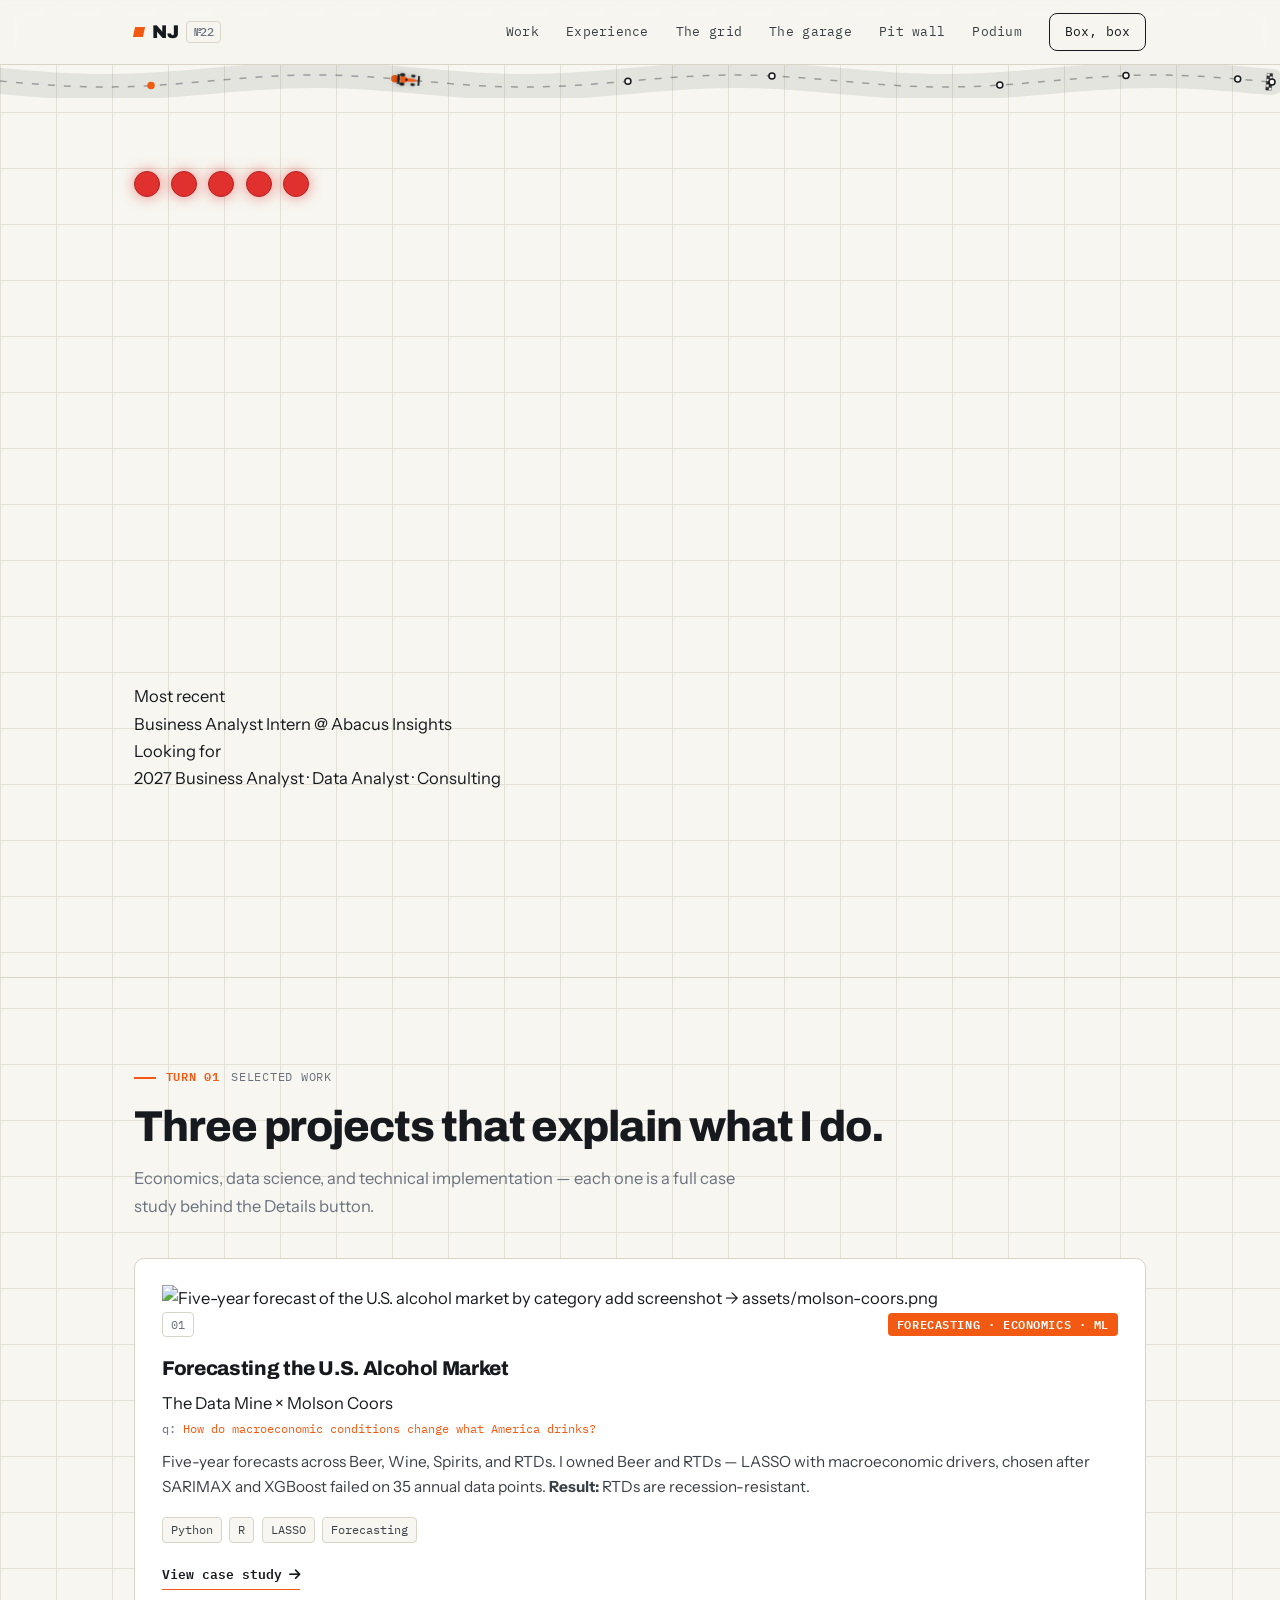
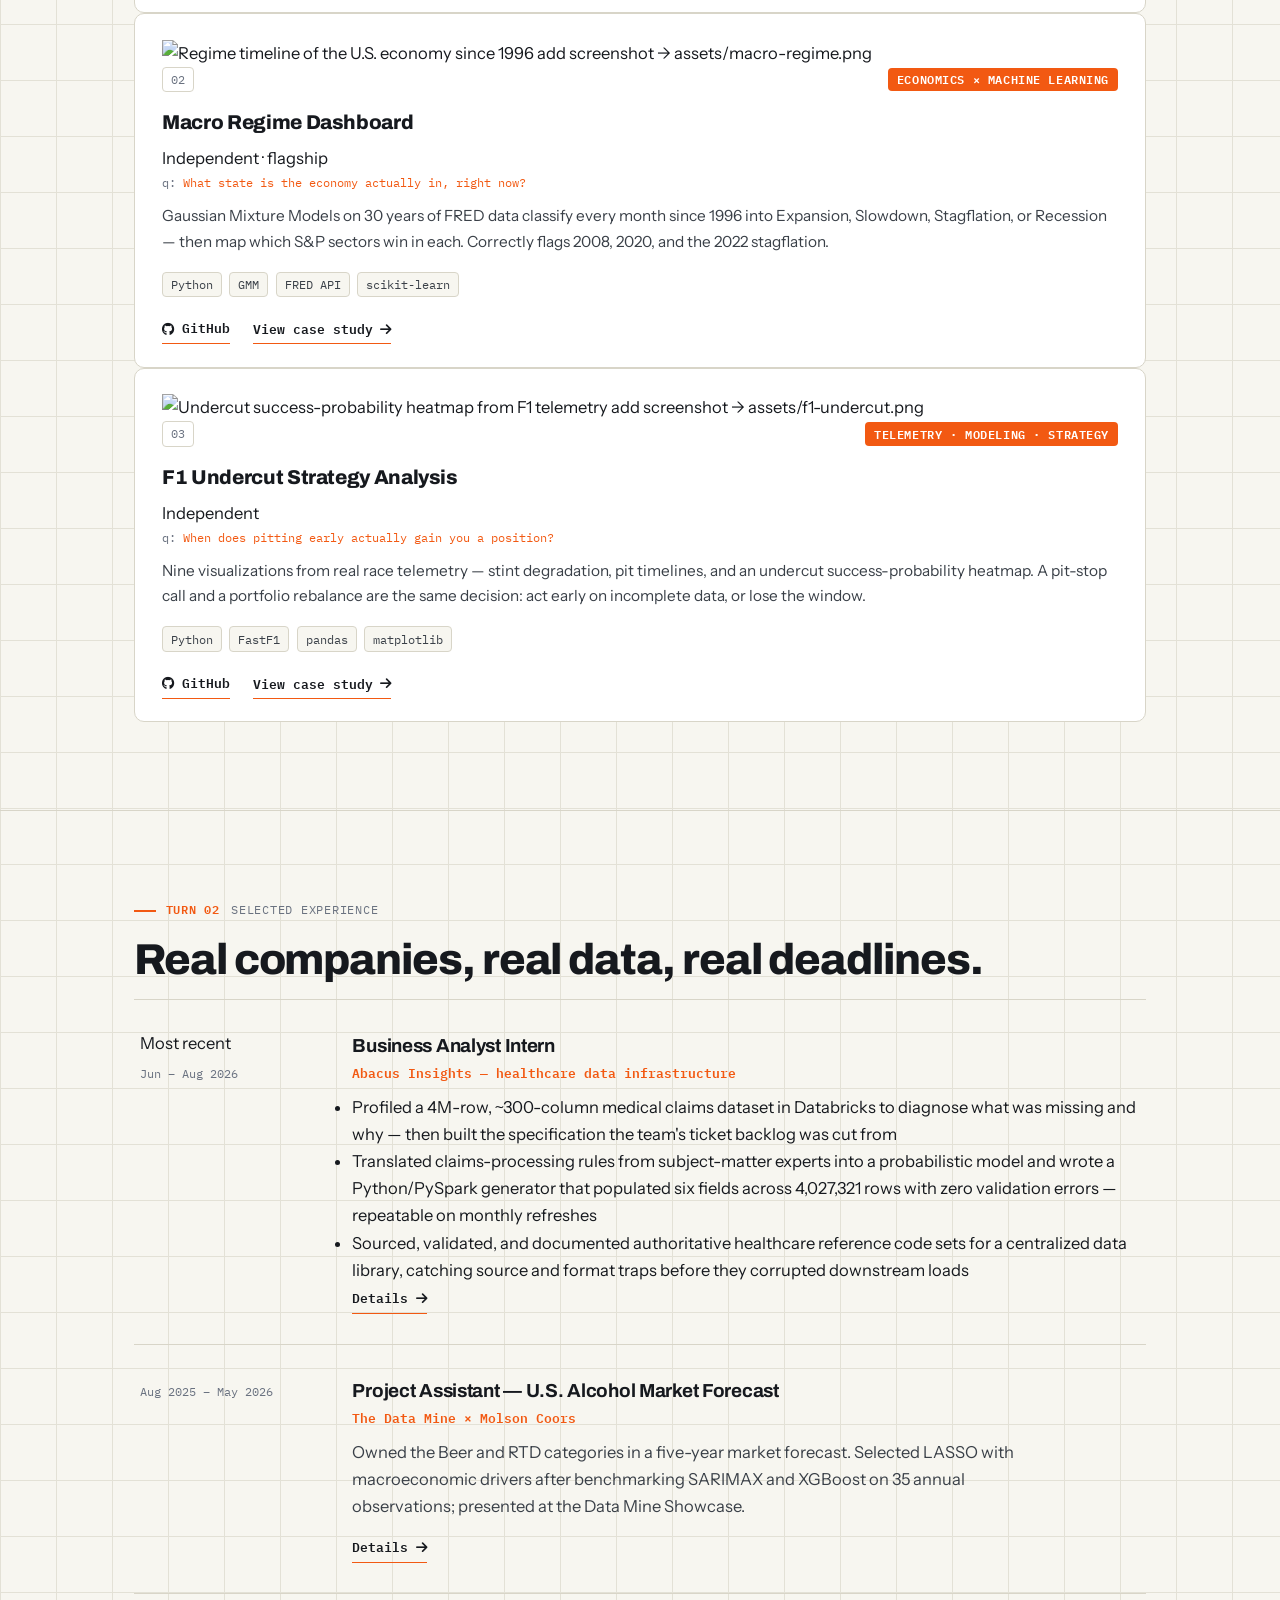
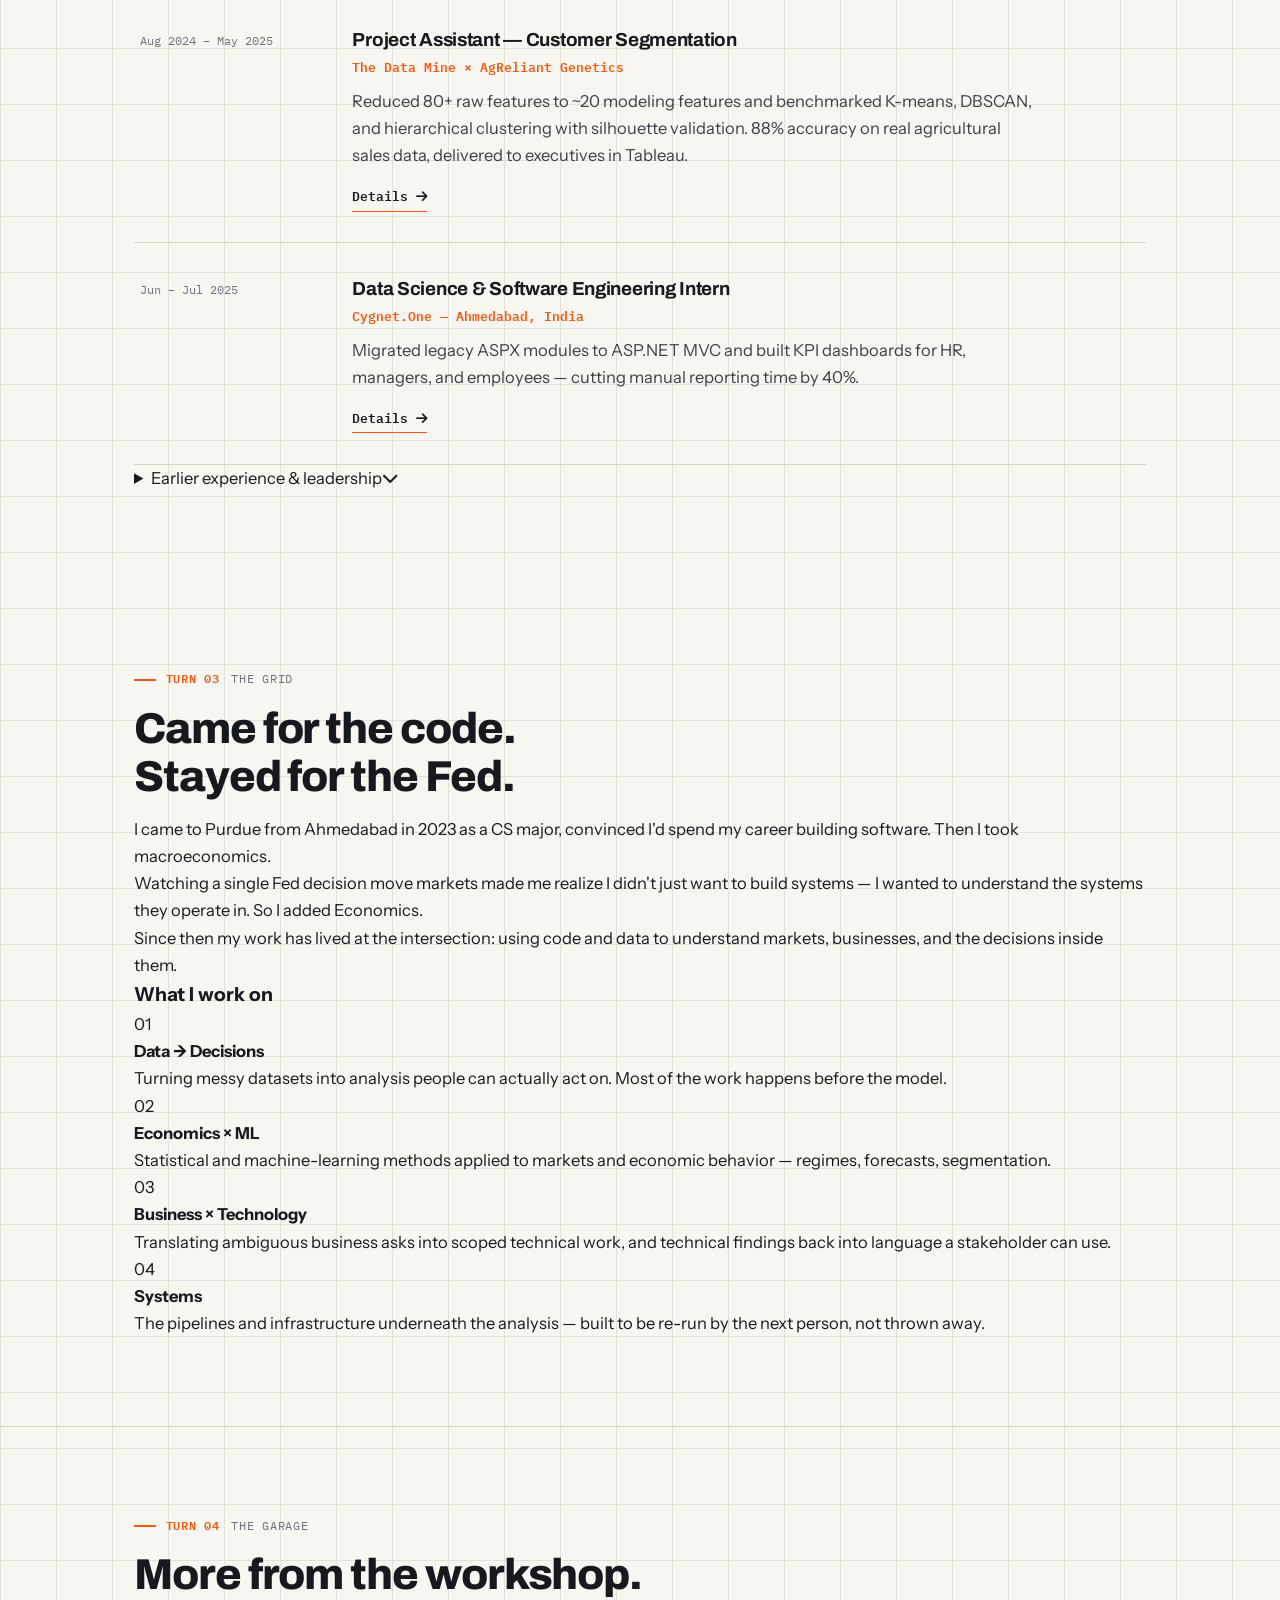
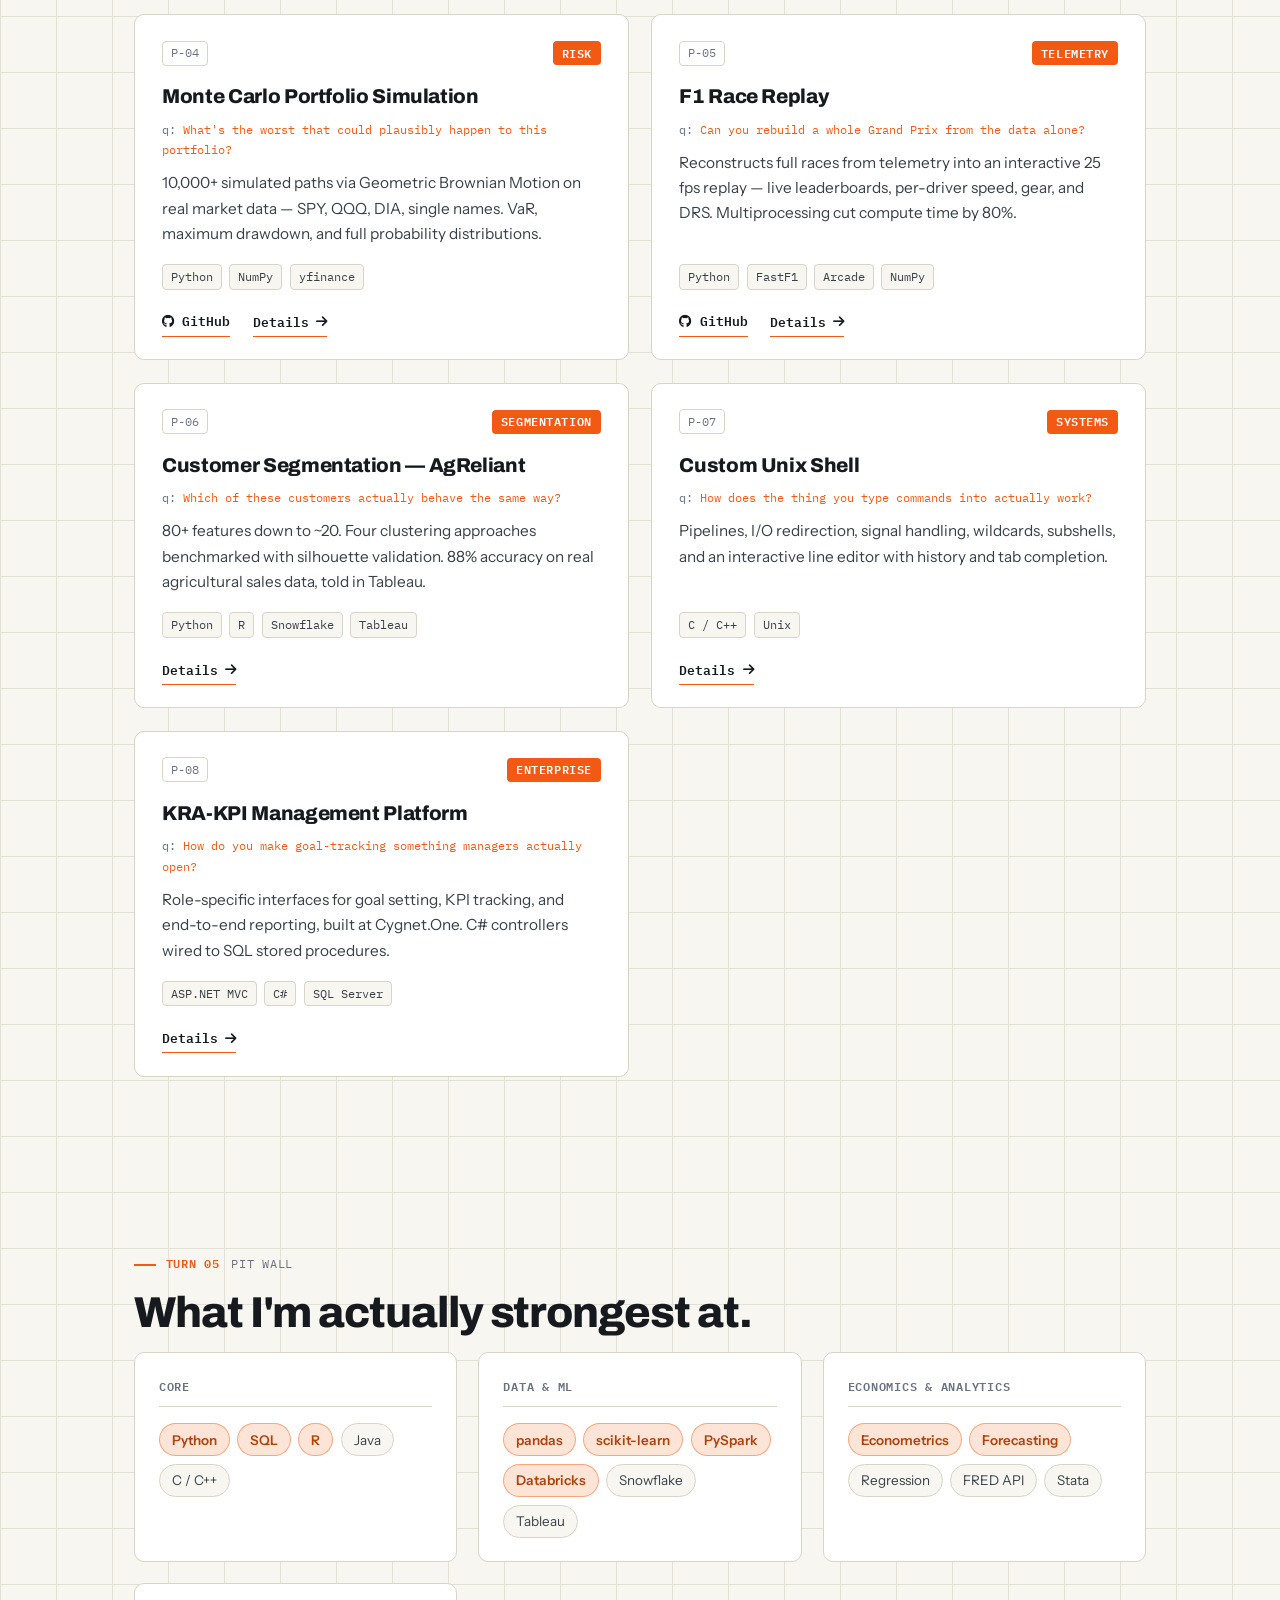
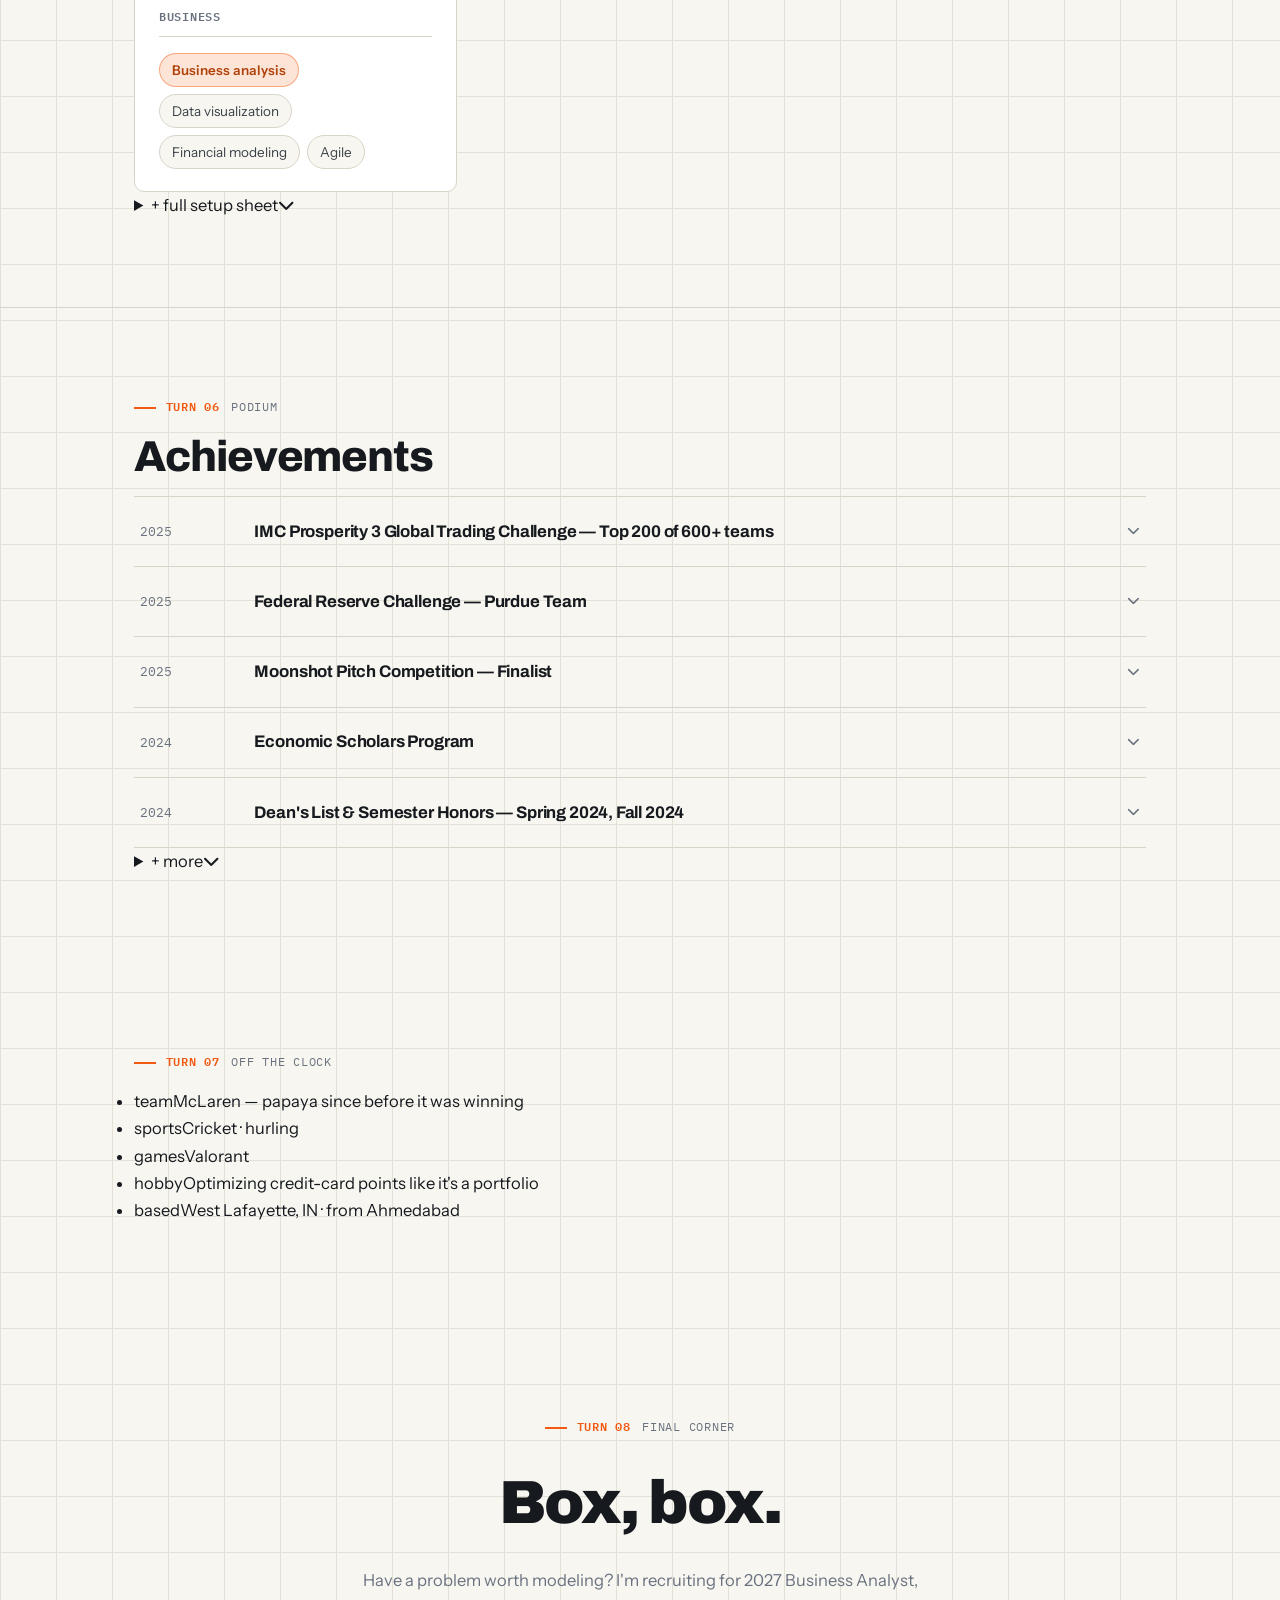
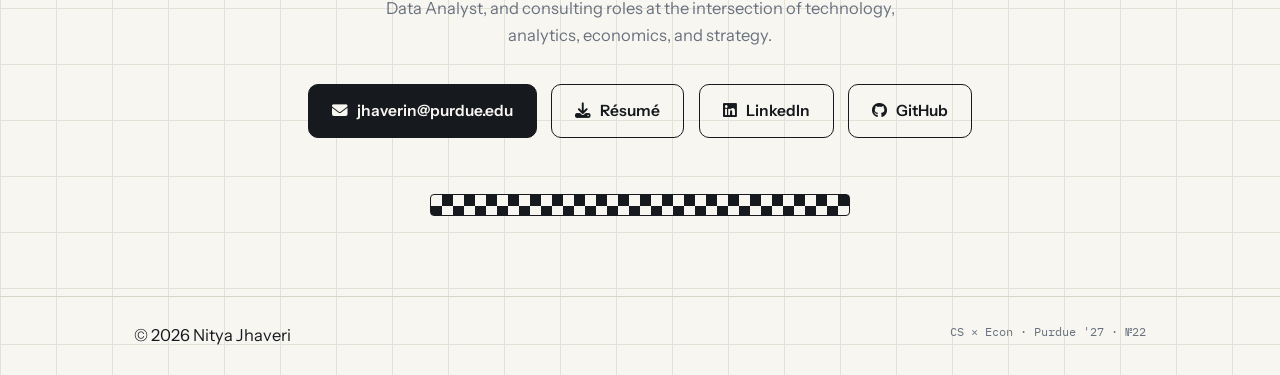
==== v2.html @ a3bbbc89 "v2" ====
<!DOCTYPE html>
<html lang="en">
<head>
    <meta charset="UTF-8">
    <meta name="viewport" content="width=device-width, initial-scale=1.0">
    <title>Nitya Jhaveri — CS × Economics, Purdue '27</title>
    <meta name="description" content="Nitya Jhaveri turns messy data into decisions. CS × Economics senior at Purdue — business analysis, data science, and economic modeling. Forecast the U.S. alcohol market for Molson Coors, classified 30 years of the economy into regimes, prepared 4M-row healthcare claims data at Abacus Insights. Recruiting for 2027 Business Analyst, Data Analyst, and consulting roles.">
    <meta name="robots" content="noindex">

    <link rel="preconnect" href="https://fonts.googleapis.com">
    <link rel="preconnect" href="https://fonts.gstatic.com" crossorigin>
    <link href="https://fonts.googleapis.com/css2?family=Archivo:wght@500;600;700;800;900&family=Instrument+Sans:wght@400;500;600&family=IBM+Plex+Mono:wght@400;500;600&display=swap" rel="stylesheet">

    <link rel="stylesheet" href="css/style.css">
    <link rel="stylesheet" href="css/v2.css">
    <link rel="stylesheet" href="https://cdnjs.cloudflare.com/ajax/libs/font-awesome/6.4.0/css/all.min.css">
</head>
<body>

    <div class="track-rail" id="track-rail" aria-hidden="true"></div>
    <div class="track-top" id="track-top" aria-hidden="true"></div>

    <header class="nav" id="top">
        <div class="container nav-inner">
            <a href="#top" class="nav-brand"><span class="brand-tick"></span>NJ<span class="brand-no">№22</span></a>
            <nav class="nav-links" id="nav-links">
                <a href="#work" class="nav-link">Work</a>
                <a href="#race" class="nav-link">Experience</a>
                <a href="#grid" class="nav-link">The grid</a>
                <a href="#garage" class="nav-link">The garage</a>
                <a href="#pitwall" class="nav-link">Pit wall</a>
                <a href="#podium" class="nav-link">Podium</a>
                <a href="#contact" class="nav-link nav-link--cta">Box, box</a>
            </nav>
            <button class="nav-toggle" id="nav-toggle" aria-label="Open menu" aria-expanded="false">
                <span></span><span></span>
            </button>
        </div>
    </header>

    <main>

    <!-- ===== Hero ===== -->
    <section class="hero" id="hero">
        <div class="container">
            <div class="start-lights" id="start-lights" aria-hidden="true">
                <span class="start-light"></span>
                <span class="start-light"></span>
                <span class="start-light"></span>
                <span class="start-light"></span>
                <span class="start-light"></span>
            </div>
            <p class="hero-eyebrow">Computer Science × Economics · Purdue University · Class of 2027</p>

            <div class="hero-grid">
                <div class="hero-main">
                    <h1 class="hero-title">Nitya<br>Jhaveri</h1>
                    <p class="hero-role">I turn messy data into <span class="accent-underline">decisions</span>.</p>
                    <p class="hero-sub">Business analysis, data science, and economic modeling — with a bias toward problems where technology meets strategy. I've forecast the U.S. alcohol market for Molson Coors, classified 30 years of the economy into regimes, and prepared four million rows of healthcare claims data for a GenAI product.</p>

                    <dl class="hero-status">
                        <div><dt>Most recent</dt><dd>Business Analyst Intern @ Abacus Insights</dd></div>
                        <div><dt>Looking for</dt><dd>2027 Business Analyst · Data Analyst · Consulting</dd></div>
                    </dl>

                    <div class="hero-actions">
                        <a href="#work" class="btn btn-primary">View my work <i class="fas fa-arrow-right"></i></a>
                        <a href="https://drive.google.com/uc?export=download&id=1DFqtwEshFofSKiVTMA2ZvQz20uzu3YX1" target="_blank" rel="noopener" class="btn btn-ghost"><i class="fas fa-download"></i> Résumé</a>
                        <a href="https://www.linkedin.com/in/nityajhaveri" target="_blank" rel="noopener" class="btn btn-ghost"><i class="fab fa-linkedin"></i> LinkedIn</a>
                        <a href="https://github.com/Nityaj22" target="_blank" rel="noopener" class="btn btn-ghost"><i class="fab fa-github"></i> GitHub</a>
                    </div>
                </div>

                <aside class="driver-card" aria-label="Driver card">
                    <div class="dc-head">
                        <span class="dc-no">22</span>
                        <span class="dc-flag">IND → USA</span>
                    </div>
                    <div class="dc-rows">
                        <div class="dc-row"><span>driver</span><strong>N. JHAVERI</strong></div>
                        <div class="dc-row"><span>team</span><strong>CS × ECONOMICS</strong></div>
                        <div class="dc-row"><span>based</span><strong>WEST LAFAYETTE, IN</strong></div>
                        <div class="dc-row"><span>season</span><strong>SENIOR · CLASS OF '27</strong></div>
                        <div class="dc-row"><span>most recent</span><strong>BA INTERN @ ABACUS INSIGHTS</strong></div>
                        <div class="dc-row dc-row--hot"><span>seeking 2027</span><strong>BA · DA · CONSULTING</strong></div>
                    </div>
                    <p class="dc-note">№22 = my birthday — and the 22 in github.com/Nityaj22.</p>
                </aside>
            </div>
        </div>
    </section>

    <!-- ===== Selected work ===== -->
    <section id="work" class="section section--ruled" data-turn="T1">
        <div class="container">
            <p class="turn reveal"><span class="turn-num">Turn 01</span> Selected work</p>
            <h2 class="section-title reveal">Three projects that explain what I do.</h2>
            <p class="section-sub reveal">Economics, data science, and technical implementation — each one is a full case study behind the Details button.</p>

            <div class="featured-grid">
                <article class="project featured reveal" data-category="finance data-science" data-project="molson-coors">
                    <div class="feat-media">
                        <img src="assets/molson-coors.png" alt="Five-year forecast of the U.S. alcohol market by category" loading="lazy" onerror="this.parentElement.classList.add('is-empty')">
                        <span class="feat-placeholder">add screenshot → assets/molson-coors.png</span>
                    </div>
                    <div class="feat-body">
                        <div class="project-head">
                            <span class="project-id">01</span>
                            <span class="project-tagline">Forecasting · Economics · ML</span>
                        </div>
                        <h3 class="project-title">Forecasting the U.S. Alcohol Market</h3>
                        <p class="feat-org">The Data Mine × Molson Coors</p>
                        <p class="project-q">How do macroeconomic conditions change what America drinks?</p>
                        <p class="project-desc">Five-year forecasts across Beer, Wine, Spirits, and RTDs. I owned Beer and RTDs — LASSO with macroeconomic drivers, chosen after SARIMAX and XGBoost failed on 35 annual data points. <strong>Result:</strong> RTDs are recession-resistant.</p>
                        <div class="project-tags"><span>Python</span><span>R</span><span>LASSO</span><span>Forecasting</span></div>
                        <div class="project-links">
                            <button class="link-btn project-more">View case study <i class="fas fa-arrow-right"></i></button>
                        </div>
                    </div>
                </article>

                <article class="project featured reveal" data-category="finance data-science" data-project="macro-regime">
                    <div class="feat-media">
                        <img src="https://raw.githubusercontent.com/Nityaj22/AI_ML_Projects/main/Macro_Regime/outputs/charts/regime_timeline.png" alt="Regime timeline of the U.S. economy since 1996" loading="lazy" onerror="this.parentElement.classList.add('is-empty')">
                        <span class="feat-placeholder">add screenshot → assets/macro-regime.png</span>
                    </div>
                    <div class="feat-body">
                        <div class="project-head">
                            <span class="project-id">02</span>
                            <span class="project-tagline">Economics × Machine Learning</span>
                        </div>
                        <h3 class="project-title">Macro Regime Dashboard</h3>
                        <p class="feat-org">Independent · flagship</p>
                        <p class="project-q">What state is the economy actually in, right now?</p>
                        <p class="project-desc">Gaussian Mixture Models on 30 years of FRED data classify every month since 1996 into Expansion, Slowdown, Stagflation, or Recession — then map which S&amp;P sectors win in each. Correctly flags 2008, 2020, and the 2022 stagflation.</p>
                        <div class="project-tags"><span>Python</span><span>GMM</span><span>FRED API</span><span>scikit-learn</span></div>
                        <div class="project-links">
                            <a href="https://github.com/Nityaj22/AI_ML_Projects/tree/main/Macro_Regime" target="_blank" rel="noopener" class="link-btn"><i class="fab fa-github"></i> GitHub</a>
                            <button class="link-btn project-more">View case study <i class="fas fa-arrow-right"></i></button>
                        </div>
                    </div>
                </article>

                <article class="project featured reveal" data-category="data-science" data-project="f1-undercut">
                    <div class="feat-media">
                        <img src="assets/f1-undercut.png" alt="Undercut success-probability heatmap from F1 telemetry" loading="lazy" onerror="this.parentElement.classList.add('is-empty')">
                        <span class="feat-placeholder">add screenshot → assets/f1-undercut.png</span>
                    </div>
                    <div class="feat-body">
                        <div class="project-head">
                            <span class="project-id">03</span>
                            <span class="project-tagline">Telemetry · Modeling · Strategy</span>
                        </div>
                        <h3 class="project-title">F1 Undercut Strategy Analysis</h3>
                        <p class="feat-org">Independent</p>
                        <p class="project-q">When does pitting early actually gain you a position?</p>
                        <p class="project-desc">Nine visualizations from real race telemetry — stint degradation, pit timelines, and an undercut success-probability heatmap. A pit-stop call and a portfolio rebalance are the same decision: act early on incomplete data, or lose the window.</p>
                        <div class="project-tags"><span>Python</span><span>FastF1</span><span>pandas</span><span>matplotlib</span></div>
                        <div class="project-links">
                            <a href="https://github.com/Nityaj22/AI_ML_Projects/tree/main/f1_undercut" target="_blank" rel="noopener" class="link-btn"><i class="fab fa-github"></i> GitHub</a>
                            <button class="link-btn project-more">View case study <i class="fas fa-arrow-right"></i></button>
                        </div>
                    </div>
                </article>
            </div>
        </div>
    </section>

    <!-- ===== Experience ===== -->
    <section id="race" class="section section--ruled" data-turn="T2">
        <div class="container">
            <p class="turn reveal"><span class="turn-num">Turn 02</span> Selected experience</p>
            <h2 class="section-title reveal">Real companies, real data, real deadlines.</h2>

            <div class="xp-list">
                <article class="xp xp--lead reveal" data-experience="abacus">
                    <div class="xp-meta"><span class="xp-badge">Most recent</span><span class="xp-dates">Jun – Aug 2026</span></div>
                    <div class="xp-body">
                        <h3 class="xp-role">Business Analyst Intern</h3>
                        <p class="xp-org">Abacus Insights — healthcare data infrastructure</p>
                        <ul class="xp-bullets">
                            <li>Profiled a 4M-row, ~300-column medical claims dataset in Databricks to diagnose what was missing and why — then built the specification the team's ticket backlog was cut from</li>
                            <li>Translated claims-processing rules from subject-matter experts into a probabilistic model and wrote a Python/PySpark generator that populated six fields across 4,027,321 rows with zero validation errors — repeatable on monthly refreshes</li>
                            <li>Sourced, validated, and documented authoritative healthcare reference code sets for a centralized data library, catching source and format traps before they corrupted downstream loads</li>
                        </ul>
                        <button class="link-btn xp-more">Details <i class="fas fa-arrow-right"></i></button>
                    </div>
                </article>

                <article class="xp reveal" data-experience="molsoncoors">
                    <div class="xp-meta"><span class="xp-dates">Aug 2025 – May 2026</span></div>
                    <div class="xp-body">
                        <h3 class="xp-role">Project Assistant — U.S. Alcohol Market Forecast</h3>
                        <p class="xp-org">The Data Mine × Molson Coors</p>
                        <p class="xp-desc">Owned the Beer and RTD categories in a five-year market forecast. Selected LASSO with macroeconomic drivers after benchmarking SARIMAX and XGBoost on 35 annual observations; presented at the Data Mine Showcase.</p>
                        <button class="link-btn xp-more">Details <i class="fas fa-arrow-right"></i></button>
                    </div>
                </article>

                <article class="xp reveal" data-experience="datamine">
                    <div class="xp-meta"><span class="xp-dates">Aug 2024 – May 2025</span></div>
                    <div class="xp-body">
                        <h3 class="xp-role">Project Assistant — Customer Segmentation</h3>
                        <p class="xp-org">The Data Mine × AgReliant Genetics</p>
                        <p class="xp-desc">Reduced 80+ raw features to ~20 modeling features and benchmarked K-means, DBSCAN, and hierarchical clustering with silhouette validation. 88% accuracy on real agricultural sales data, delivered to executives in Tableau.</p>
                        <button class="link-btn xp-more">Details <i class="fas fa-arrow-right"></i></button>
                    </div>
                </article>

                <article class="xp reveal" data-experience="cygnet">
                    <div class="xp-meta"><span class="xp-dates">Jun – Jul 2025</span></div>
                    <div class="xp-body">
                        <h3 class="xp-role">Data Science &amp; Software Engineering Intern</h3>
                        <p class="xp-org">Cygnet.One — Ahmedabad, India</p>
                        <p class="xp-desc">Migrated legacy ASPX modules to ASP.NET MVC and built KPI dashboards for HR, managers, and employees — cutting manual reporting time by 40%.</p>
                        <button class="link-btn xp-more">Details <i class="fas fa-arrow-right"></i></button>
                    </div>
                </article>
            </div>

            <details class="xp-more-wrap reveal">
                <summary><span>Earlier experience &amp; leadership</span><i class="fas fa-chevron-down"></i></summary>
                <div class="xp-list xp-list--compact">
                    <article class="xp reveal" data-experience="sfab">
                        <div class="xp-meta"><span class="xp-badge xp-badge--live">Current</span><span class="xp-dates">Aug 2026 – Present</span></div>
                        <div class="xp-body">
                            <h3 class="xp-role">Board Member — Student Fee Activity Board</h3>
                            <p class="xp-org">Purdue Student Government</p>
                            <p class="xp-desc">Reviewing 15–30 funding applications a cycle and deliberating allocation of a multi-million-dollar student activity fee. Decisions on criteria, not preference.</p>
                            <button class="link-btn xp-more">Details <i class="fas fa-arrow-right"></i></button>
                        </div>
                    </article>
                    <article class="xp reveal" data-experience="econ260">
                        <div class="xp-meta"><span class="xp-badge xp-badge--live">Current</span><span class="xp-dates">Aug 2026 – Present</span></div>
                        <div class="xp-body">
                            <h3 class="xp-role">Teaching Assistant — ECON 260 Statistical Inference</h3>
                            <p class="xp-org">Purdue University</p>
                            <p class="xp-desc">Office hours, review sessions, and grading across probability, hypothesis testing, and regression.</p>
                            <button class="link-btn xp-more">Details <i class="fas fa-arrow-right"></i></button>
                        </div>
                    </article>
                    <article class="xp reveal" data-experience="f1purdue">
                        <div class="xp-meta"><span class="xp-badge xp-badge--live">Current</span><span class="xp-dates">May 2025 – Present</span></div>
                        <div class="xp-body">
                            <h3 class="xp-role">Treasurer</h3>
                            <p class="xp-org">F1@Purdue</p>
                            <p class="xp-desc">Budgets, expense tracking, and grant allocation for a $5,000+ annual budget. The other side of the table from SFAB.</p>
                            <button class="link-btn xp-more">Details <i class="fas fa-arrow-right"></i></button>
                        </div>
                    </article>
                    <article class="xp reveal" data-experience="teaching">
                        <div class="xp-meta"><span class="xp-dates">Aug 2025 – May 2026</span></div>
                        <div class="xp-body">
                            <h3 class="xp-role">Teaching Assistant — ECON 252 Macroeconomics</h3>
                            <p class="xp-org">Purdue University</p>
                            <p class="xp-desc">Supported 120+ students through office hours, grading, and supplemental materials.</p>
                            <button class="link-btn xp-more">Details <i class="fas fa-arrow-right"></i></button>
                        </div>
                    </article>
                    <article class="xp reveal" data-experience="search">
                        <div class="xp-meta"><span class="xp-dates">Jan – May 2025</span></div>
                        <div class="xp-body">
                            <h3 class="xp-role">Social Media Lead</h3>
                            <p class="xp-org">Purdue SEARCH Club</p>
                            <p class="xp-desc">Digital engagement and outreach.</p>
                            <button class="link-btn xp-more">Details <i class="fas fa-arrow-right"></i></button>
                        </div>
                    </article>
                    <article class="xp reveal" data-experience="tye">
                        <div class="xp-meta"><span class="xp-dates">2023</span></div>
                        <div class="xp-body">
                            <h3 class="xp-role">Team Lead</h3>
                            <p class="xp-org">TiE TYE Program — Ahmedabad</p>
                            <p class="xp-desc">Led a startup team from ideation to pitch; final round among 10+ teams.</p>
                            <button class="link-btn xp-more">Details <i class="fas fa-arrow-right"></i></button>
                        </div>
                    </article>
                    <article class="xp reveal" data-experience="tutor">
                        <div class="xp-meta"><span class="xp-dates">Jun – Jul 2023</span></div>
                        <div class="xp-body">
                            <h3 class="xp-role">Tutor</h3>
                            <p class="xp-org">Shyam Sir Classes — Ahmedabad</p>
                            <p class="xp-desc">Taught Java to a class of 30 with a 100% pass rate, the summer before Purdue.</p>
                            <button class="link-btn xp-more">Details <i class="fas fa-arrow-right"></i></button>
                        </div>
                    </article>
                </div>
            </details>
        </div>
    </section>

    <!-- ===== The grid — story + thesis ===== -->
    <section id="grid" class="section" data-turn="T3">
        <div class="container">
            <p class="turn reveal"><span class="turn-num">Turn 03</span> The grid</p>
            <h2 class="section-title reveal">Came for the code.<br>Stayed for the Fed.</h2>

            <div class="story reveal">
                <p>I came to Purdue from Ahmedabad in 2023 as a CS major, convinced I'd spend my career building software. Then I took macroeconomics.</p>
                <p>Watching a single Fed decision move markets made me realize I didn't just want to build systems — I wanted to understand the systems they operate in. So I added Economics.</p>
                <p>Since then my work has lived at the intersection: using code and data to understand markets, businesses, and the decisions inside them.</p>
            </div>

            <h3 class="thesis-title reveal">What I work on</h3>
            <div class="thesis-grid">
                <div class="thesis reveal">
                    <span class="thesis-num">01</span>
                    <h4>Data → Decisions</h4>
                    <p>Turning messy datasets into analysis people can actually act on. Most of the work happens before the model.</p>
                </div>
                <div class="thesis reveal">
                    <span class="thesis-num">02</span>
                    <h4>Economics × ML</h4>
                    <p>Statistical and machine-learning methods applied to markets and economic behavior — regimes, forecasts, segmentation.</p>
                </div>
                <div class="thesis reveal">
                    <span class="thesis-num">03</span>
                    <h4>Business × Technology</h4>
                    <p>Translating ambiguous business asks into scoped technical work, and technical findings back into language a stakeholder can use.</p>
                </div>
                <div class="thesis reveal">
                    <span class="thesis-num">04</span>
                    <h4>Systems</h4>
                    <p>The pipelines and infrastructure underneath the analysis — built to be re-run by the next person, not thrown away.</p>
                </div>
            </div>
        </div>
    </section>

    <!-- ===== The garage — remaining projects ===== -->
    <section id="garage" class="section section--ruled" data-turn="T4">
        <div class="container">
            <p class="turn reveal"><span class="turn-num">Turn 04</span> The garage</p>
            <h2 class="section-title reveal">More from the workshop.</h2>

            <div class="projects-grid">
                <article class="project reveal" data-category="finance" data-project="monte-carlo">
                    <div class="project-head"><span class="project-id">P-04</span><span class="project-tagline">Risk</span></div>
                    <h3 class="project-title">Monte Carlo Portfolio Simulation</h3>
                    <p class="project-q">What's the worst that could plausibly happen to this portfolio?</p>
                    <p class="project-desc">10,000+ simulated paths via Geometric Brownian Motion on real market data — SPY, QQQ, DIA, single names. VaR, maximum drawdown, and full probability distributions.</p>
                    <div class="project-tags"><span>Python</span><span>NumPy</span><span>yfinance</span></div>
                    <div class="project-links">
                        <a href="https://github.com/Nityaj22/AI_ML_Projects/tree/main/Monte_Carlo_Models" target="_blank" rel="noopener" class="link-btn"><i class="fab fa-github"></i> GitHub</a>
                        <button class="link-btn project-more">Details <i class="fas fa-arrow-right"></i></button>
                    </div>
                </article>

                <article class="project reveal" data-category="data-science systems" data-project="f1-race-replay">
                    <div class="project-head"><span class="project-id">P-05</span><span class="project-tagline">Telemetry</span></div>
                    <h3 class="project-title">F1 Race Replay</h3>
                    <p class="project-q">Can you rebuild a whole Grand Prix from the data alone?</p>
                    <p class="project-desc">Reconstructs full races from telemetry into an interactive 25 fps replay — live leaderboards, per-driver speed, gear, and DRS. Multiprocessing cut compute time by 80%.</p>
                    <div class="project-tags"><span>Python</span><span>FastF1</span><span>Arcade</span><span>NumPy</span></div>
                    <div class="project-links">
                        <a href="https://github.com/Nityaj22/AI_ML_Projects" target="_blank" rel="noopener" class="link-btn"><i class="fab fa-github"></i> GitHub</a>
                        <button class="link-btn project-more">Details <i class="fas fa-arrow-right"></i></button>
                    </div>
                </article>

                <article class="project reveal" data-category="data-science" data-project="agreliant-dashboard">
                    <div class="project-head"><span class="project-id">P-06</span><span class="project-tagline">Segmentation</span></div>
                    <h3 class="project-title">Customer Segmentation — AgReliant</h3>
                    <p class="project-q">Which of these customers actually behave the same way?</p>
                    <p class="project-desc">80+ features down to ~20. Four clustering approaches benchmarked with silhouette validation. 88% accuracy on real agricultural sales data, told in Tableau.</p>
                    <div class="project-tags"><span>Python</span><span>R</span><span>Snowflake</span><span>Tableau</span></div>
                    <div class="project-links">
                        <button class="link-btn project-more">Details <i class="fas fa-arrow-right"></i></button>
                    </div>
                </article>

                <article class="project reveal" data-category="systems" data-project="unix-shell">
                    <div class="project-head"><span class="project-id">P-07</span><span class="project-tagline">Systems</span></div>
                    <h3 class="project-title">Custom Unix Shell</h3>
                    <p class="project-q">How does the thing you type commands into actually work?</p>
                    <p class="project-desc">Pipelines, I/O redirection, signal handling, wildcards, subshells, and an interactive line editor with history and tab completion.</p>
                    <div class="project-tags"><span>C / C++</span><span>Unix</span></div>
                    <div class="project-links">
                        <button class="link-btn project-more">Details <i class="fas fa-arrow-right"></i></button>
                    </div>
                </article>

                <article class="project reveal" data-category="systems" data-project="kra-kpi-platform">
                    <div class="project-head"><span class="project-id">P-08</span><span class="project-tagline">Enterprise</span></div>
                    <h3 class="project-title">KRA-KPI Management Platform</h3>
                    <p class="project-q">How do you make goal-tracking something managers actually open?</p>
                    <p class="project-desc">Role-specific interfaces for goal setting, KPI tracking, and end-to-end reporting, built at Cygnet.One. C# controllers wired to SQL stored procedures.</p>
                    <div class="project-tags"><span>ASP.NET MVC</span><span>C#</span><span>SQL Server</span></div>
                    <div class="project-links">
                        <button class="link-btn project-more">Details <i class="fas fa-arrow-right"></i></button>
                    </div>
                </article>
            </div>
        </div>
    </section>

    <!-- ===== Pit wall — skills ===== -->
    <section id="pitwall" class="section" data-turn="T5">
        <div class="container">
            <p class="turn reveal"><span class="turn-num">Turn 05</span> Pit wall</p>
            <h2 class="section-title reveal">What I'm actually strongest at.</h2>

            <div class="skills-grid skills-grid--core">
                <div class="skill-group reveal">
                    <h3 class="skill-group-title">Core</h3>
                    <div class="pills">
                        <span class="pill pill--hot">Python</span><span class="pill pill--hot">SQL</span><span class="pill pill--hot">R</span><span class="pill">Java</span><span class="pill">C / C++</span>
                    </div>
                </div>
                <div class="skill-group reveal">
                    <h3 class="skill-group-title">Data &amp; ML</h3>
                    <div class="pills">
                        <span class="pill pill--hot">pandas</span><span class="pill pill--hot">scikit-learn</span><span class="pill pill--hot">PySpark</span><span class="pill pill--hot">Databricks</span><span class="pill">Snowflake</span><span class="pill">Tableau</span>
                    </div>
                </div>
                <div class="skill-group reveal">
                    <h3 class="skill-group-title">Economics &amp; Analytics</h3>
                    <div class="pills">
                        <span class="pill pill--hot">Econometrics</span><span class="pill pill--hot">Forecasting</span><span class="pill">Regression</span><span class="pill">FRED API</span><span class="pill">Stata</span>
                    </div>
                </div>
                <div class="skill-group reveal">
                    <h3 class="skill-group-title">Business</h3>
                    <div class="pills">
                        <span class="pill pill--hot">Business analysis</span><span class="pill">Data visualization</span><span class="pill">Financial modeling</span><span class="pill">Agile</span>
                    </div>
                </div>
            </div>

            <details class="skills-more reveal">
                <summary><span>+ full setup sheet</span><i class="fas fa-chevron-down"></i></summary>
                <div class="skills-grid">
                    <div class="skill-group">
                        <h3 class="skill-group-title">Languages</h3>
                        <div class="pills"><span class="pill">C#</span><span class="pill">JavaScript</span><span class="pill">HTML/CSS</span></div>
                    </div>
                    <div class="skill-group">
                        <h3 class="skill-group-title">ML &amp; Data Science</h3>
                        <div class="pills"><span class="pill">NumPy</span><span class="pill">LASSO</span><span class="pill">GMM / clustering</span><span class="pill">PCA</span><span class="pill">XGBoost</span><span class="pill">SARIMAX / time series</span><span class="pill">feature engineering</span><span class="pill">matplotlib · seaborn</span></div>
                    </div>
                    <div class="skill-group">
                        <h3 class="skill-group-title">Big Data &amp; Cloud</h3>
                        <div class="pills"><span class="pill">Spark SQL</span><span class="pill">Delta Lake / MERGE</span><span class="pill">Unity Catalog</span><span class="pill">medallion architecture</span></div>
                    </div>
                    <div class="skill-group">
                        <h3 class="skill-group-title">Finance &amp; Markets</h3>
                        <div class="pills"><span class="pill">Monte Carlo / GBM</span><span class="pill">VaR &amp; risk</span><span class="pill">regime classification</span><span class="pill">yfinance</span><span class="pill">panel data</span><span class="pill">SPSS</span></div>
                    </div>
                    <div class="skill-group">
                        <h3 class="skill-group-title">Healthcare Data</h3>
                        <div class="pills"><span class="pill">claims lifecycle</span><span class="pill">adjudication</span><span class="pill">payment integrity</span><span class="pill">code sets (ICD · CPT · HIPPS · NDC)</span><span class="pill">CMS geographic &amp; rate files</span></div>
                    </div>
                    <div class="skill-group">
                        <h3 class="skill-group-title">Tools &amp; Systems</h3>
                        <div class="pills"><span class="pill">Power BI</span><span class="pill">Excel</span><span class="pill">SQL Server</span><span class="pill">Git / GitHub</span><span class="pill">Jira</span><span class="pill">Confluence</span><span class="pill">Unix / Linux</span><span class="pill">ASP.NET MVC</span></div>
                    </div>
                </div>
            </details>
        </div>
    </section>

    <!-- ===== Podium ===== -->
    <section id="podium" class="section section--ruled" data-turn="T6">
        <div class="container">
            <p class="turn reveal"><span class="turn-num">Turn 06</span> Podium</p>
            <h2 class="section-title reveal">Achievements</h2>

            <div class="ach-list">
                <details class="ach reveal">
                    <summary>
                        <span class="ach-year">2025</span>
                        <span class="ach-title">IMC Prosperity 3 Global Trading Challenge — Top 200 of 600+ teams</span>
                        <i class="fas fa-chevron-down ach-chev"></i>
                    </summary>
                    <div class="ach-body"><p>15-day algorithmic trading simulation with 12,000+ participants worldwide. Python trading algorithms across multiple asset classes, adapting strategy to competitive market dynamics in real time. The one that pointed me at markets for good.</p></div>
                </details>
                <details class="ach reveal">
                    <summary>
                        <span class="ach-year">2025</span>
                        <span class="ach-title">Federal Reserve Challenge — Purdue Team</span>
                        <i class="fas fa-chevron-down ach-chev"></i>
                    </summary>
                    <div class="ach-body"><p>National monetary-policy competition. Forecasts and policy recommendations, with research focused on distributional effects across socioeconomic groups, housing, and labor force participation.</p></div>
                </details>
                <details class="ach reveal">
                    <summary>
                        <span class="ach-year">2025</span>
                        <span class="ach-title">Moonshot Pitch Competition — Finalist</span>
                        <i class="fas fa-chevron-down ach-chev"></i>
                    </summary>
                    <div class="ach-body"><p>Final round among 20+ teams at the Purdue Innovates Incubator. Business case built on financial modeling, market analysis, and competitive positioning.</p></div>
                </details>
                <details class="ach reveal">
                    <summary>
                        <span class="ach-year">2024</span>
                        <span class="ach-title">Economic Scholars Program</span>
                        <i class="fas fa-chevron-down ach-chev"></i>
                    </summary>
                    <div class="ach-body"><p>One of 12–15 students selected. Payment systems, blockchain, and DeFi; designed a novel currency model and presented to faculty and industry professionals.</p></div>
                </details>
                <details class="ach reveal">
                    <summary>
                        <span class="ach-year">2024</span>
                        <span class="ach-title">Dean's List &amp; Semester Honors — Spring 2024, Fall 2024</span>
                        <i class="fas fa-chevron-down ach-chev"></i>
                    </summary>
                    <div class="ach-body"><p>Purdue University.</p></div>
                </details>
            </div>

            <details class="ach-more reveal">
                <summary><span>+ more</span><i class="fas fa-chevron-down"></i></summary>
                <div class="ach-list">
                    <details class="ach">
                        <summary>
                            <span class="ach-year">2024</span>
                            <span class="ach-title">StarkHacks — Hardware Procurement</span>
                            <i class="fas fa-chevron-down ach-chev"></i>
                        </summary>
                        <div class="ach-body"><p>Coordinated hardware procurement and built the cost model behind it, with Indiana tax calculated in.</p></div>
                    </details>
                    <details class="ach">
                        <summary>
                            <span class="ach-year">2023</span>
                            <span class="ach-title">Chhatra Sansad MUN — Verbal Recognition for Debate</span>
                            <i class="fas fa-chevron-down ach-chev"></i>
                        </summary>
                        <div class="ach-body"><p>Ahmedabad. Arguing a position under pressure — which turns out to be most of consulting.</p></div>
                    </details>
                </div>
            </details>
        </div>
    </section>

    <!-- ===== Off the clock ===== -->
    <section class="section offclock" data-turn="T7">
        <div class="container">
            <p class="turn reveal"><span class="turn-num">Turn 07</span> Off the clock</p>
            <ul class="offclock-strip reveal">
                <li><span class="oc-key">team</span><span>McLaren — papaya since before it was winning</span></li>
                <li><span class="oc-key">sports</span><span>Cricket · hurling</span></li>
                <li><span class="oc-key">games</span><span>Valorant</span></li>
                <li><span class="oc-key">hobby</span><span>Optimizing credit-card points like it's a portfolio</span></li>
                <li><span class="oc-key">based</span><span>West Lafayette, IN · from Ahmedabad</span></li>
            </ul>
        </div>
    </section>

    <!-- ===== Contact ===== -->
    <section id="contact" class="section contact" data-turn="T8">
        <div class="container">
            <p class="turn reveal turn--center"><span class="turn-num">Turn 08</span> Final corner</p>
            <h2 class="contact-title reveal">Box, box.</h2>
            <p class="contact-sub reveal">Have a problem worth modeling? I'm recruiting for 2027 Business Analyst, Data Analyst, and consulting roles at the intersection of technology, analytics, economics, and strategy.</p>
            <div class="contact-actions reveal">
                <a class="btn btn-primary" href="mailto:jhaverin@purdue.edu"><i class="fas fa-envelope"></i> jhaverin@purdue.edu</a>
                <a class="btn btn-ghost" href="https://drive.google.com/uc?export=download&id=1DFqtwEshFofSKiVTMA2ZvQz20uzu3YX1" target="_blank" rel="noopener"><i class="fas fa-download"></i> Résumé</a>
                <a class="btn btn-ghost" href="https://www.linkedin.com/in/nityajhaveri" target="_blank" rel="noopener"><i class="fab fa-linkedin"></i> LinkedIn</a>
                <a class="btn btn-ghost" href="https://github.com/Nityaj22" target="_blank" rel="noopener"><i class="fab fa-github"></i> GitHub</a>
            </div>
            <p class="contact-finish reveal" aria-hidden="true"></p>
        </div>
    </section>

    </main>

    <footer class="footer">
        <div class="container footer-inner">
            <span>© 2026 Nitya Jhaveri</span>
            <span class="footer-mono">CS × Econ · Purdue '27 · №22</span>
        </div>
    </footer>

    <div class="modal" id="modal" aria-hidden="true">
        <div class="modal-overlay" data-close></div>
        <div class="modal-box" role="dialog" aria-modal="true" aria-labelledby="modal-title">
            <div class="modal-head">
                <h3 id="modal-title" class="modal-title"></h3>
                <button class="modal-close" data-close aria-label="Close">&times;</button>
            </div>
            <div class="modal-body" id="modal-body"></div>
        </div>
    </div>

    <script src="js/main.js"></script>
    <script src="js/v2.js"></script>
</body>
</html>
---- css/style.css ----
/* ============================================================
   Nitya Jhaveri — portfolio
   The page is one lap. Chart-paper base, ink type, papaya car.
   ============================================================ */

:root {
    --paper: #F7F6F0;
    --paper-deep: #EFEDE4;
    --ink: #16191E;
    --ink-soft: #3A4048;
    --muted: #6A7280;
    --grid: #E3E1D6;
    --line: #D8D5C8;
    --papaya: #F25912;
    --papaya-soft: #FCE4D6;

    --rg-foundation: #8A93A3;
    --rg-data: #2E8F77;
    --rg-build: #D99A1B;
    --rg-analyst: #F25912;
    --rg-launch: #4E64D9;

    --display: 'Archivo', sans-serif;
    --body: 'Instrument Sans', sans-serif;
    --mono: 'IBM Plex Mono', monospace;

    --maxw: 1060px;
    --radius: 10px;
    --shadow: 0 10px 30px rgba(22, 25, 30, 0.08);
    --rail-w: 110px; /* desktop racing-line gutter */
}

* { margin: 0; padding: 0; box-sizing: border-box; }
html { scroll-behavior: smooth; }

body {
    font-family: var(--body);
    background-color: var(--paper);
    background-image:
        linear-gradient(var(--grid) 1px, transparent 1px),
        linear-gradient(90deg, var(--grid) 1px, transparent 1px);
    background-size: 56px 56px;
    color: var(--ink);
    line-height: 1.65;
    font-size: 16.5px;
    overflow-x: hidden;
    -webkit-font-smoothing: antialiased;
}

.container {
    width: 100%;
    max-width: var(--maxw);
    margin: 0 auto;
    padding: 0 1.5rem;
}

a { color: var(--ink); text-decoration: none; }
img { max-width: 100%; height: auto; }
button { font-family: inherit; cursor: pointer; }

::selection { background: var(--papaya); color: #fff; }
.paddock ::selection, .paddock::selection { background: var(--paper); color: var(--ink); }

/* ============================================================
   The racing line — desktop left rail + compact top track
   ============================================================ */

.track-rail {
    position: fixed;
    top: 0;
    left: 0;
    width: var(--rail-w);
    height: 100vh;
    z-index: 50;
    pointer-events: none;
    display: none; /* JS + media query enable */
}

.track-rail svg { width: 100%; height: 100%; display: block; }

.track-top {
    position: fixed;
    top: 64px;
    left: 0;
    right: 0;
    height: 34px;
    z-index: 90;
    pointer-events: none;
    display: none;
}

.track-top svg { width: 100%; height: 100%; display: block; }

@media (min-width: 1340px) {
    .track-rail { display: block; }
}

@media (max-width: 1339.98px) {
    .track-top { display: block; }
    main { padding-top: 34px; }
}

/* track drawing */
.track-asphalt {
    fill: none;
    stroke: var(--ink);
    stroke-opacity: 0.08;
    stroke-width: 26;
    stroke-linecap: round;
}

.track-center {
    fill: none;
    stroke: var(--ink);
    stroke-opacity: 0.35;
    stroke-width: 1.5;
    stroke-dasharray: 7 9;
}

.track-turn-dot { fill: var(--paper); stroke: var(--ink); stroke-width: 1.5; }
.track-turn-dot.passed { fill: var(--papaya); stroke: var(--papaya); }

.track-turn-label {
    font-family: var(--mono);
    font-size: 10px;
    fill: var(--muted);
}

.track-finish { opacity: 0.9; }

/* the car */
.car .tyre { fill: var(--ink); rx: 1.5; }
.car .body { fill: var(--papaya); }
.car .wing { fill: var(--ink); }
.car .cockpit { fill: var(--ink); }
.car { filter: drop-shadow(0 2px 3px rgba(22,25,30,0.35)); }

/* ---------- shared text styles ---------- */

.turn {
    font-family: var(--mono);
    font-size: 0.78rem;
    letter-spacing: 0.06em;
    text-transform: uppercase;
    color: var(--muted);
    display: flex;
    align-items: center;
    gap: 0.7rem;
    margin-bottom: 1rem;
}

.turn--center { justify-content: center; }

.turn-num { color: var(--papaya); font-weight: 600; }

.turn-num::before {
    content: "";
    display: inline-block;
    width: 22px;
    height: 2px;
    background: var(--papaya);
    vertical-align: middle;
    margin-right: 0.6rem;
}

.section-title {
    font-family: var(--display);
    font-weight: 800;
    font-size: clamp(1.9rem, 4vw, 2.7rem);
    letter-spacing: -0.025em;
    line-height: 1.12;
    margin-bottom: 0.9rem;
}

.section-sub { color: var(--muted); max-width: 620px; margin-bottom: 2.4rem; }

.section { padding: 5.5rem 0; }
.section--ruled { border-top: 1px solid var(--line); }

/* ---------- buttons ---------- */

.btn {
    display: inline-flex;
    align-items: center;
    gap: 0.55rem;
    padding: 0.8rem 1.45rem;
    border-radius: var(--radius);
    font-weight: 600;
    font-size: 0.97rem;
    border: 1.5px solid var(--ink);
    transition: transform 0.15s ease, box-shadow 0.15s ease, background 0.15s ease, color 0.15s ease;
}

.btn-primary { background: var(--ink); color: var(--paper); }

.btn-primary:hover {
    background: var(--papaya);
    border-color: var(--papaya);
    color: #fff;
    transform: translateY(-2px);
    box-shadow: 0 8px 20px rgba(242, 89, 18, 0.28);
}

.btn-ghost { background: transparent; color: var(--ink); }
.btn-ghost:hover { background: var(--ink); color: var(--paper); transform: translateY(-2px); }

.link-btn {
    display: inline-flex;
    align-items: center;
    gap: 0.45rem;
    background: none;
    border: none;
    font-family: var(--mono);
    font-size: 0.82rem;
    font-weight: 600;
    color: var(--ink);
    padding: 0.2rem 0;
    border-bottom: 1.5px solid var(--papaya);
    transition: color 0.15s ease, gap 0.15s ease;
}

.link-btn:hover { color: var(--papaya); gap: 0.7rem; }

/* ---------- navigation ---------- */

.nav {
    position: sticky;
    top: 0;
    z-index: 100;
    background: rgba(247, 246, 240, 0.9);
    backdrop-filter: blur(10px);
    border-bottom: 1px solid var(--line);
}

.nav-inner {
    display: flex;
    justify-content: space-between;
    align-items: center;
    height: 64px;
}

.nav-brand {
    font-family: var(--display);
    font-weight: 900;
    font-size: 1.15rem;
    letter-spacing: -0.02em;
    display: inline-flex;
    align-items: center;
    gap: 0.5rem;
}

.brand-tick {
    width: 10px;
    height: 10px;
    background: var(--papaya);
    display: inline-block;
    transform: skewX(-12deg);
}

.brand-no {
    font-family: var(--mono);
    font-weight: 500;
    font-size: 0.72rem;
    color: var(--muted);
    border: 1px solid var(--line);
    border-radius: 4px;
    padding: 0.06rem 0.4rem;
}

.nav-links { display: flex; align-items: center; gap: 1.7rem; }

.nav-link {
    font-family: var(--mono);
    font-size: 0.82rem;
    color: var(--ink-soft);
    letter-spacing: 0.02em;
    position: relative;
    transition: color 0.15s ease;
}

.nav-link::after {
    content: "";
    position: absolute;
    left: 0; bottom: -4px;
    width: 0; height: 2px;
    background: var(--papaya);
    transition: width 0.2s ease;
}

.nav-link:hover { color: var(--ink); }
.nav-link:hover::after, .nav-link.active::after { width: 100%; }

.nav-link--cta {
    border: 1.5px solid var(--ink);
    border-radius: 8px;
    padding: 0.42rem 0.9rem;
    color: var(--ink);
}

.nav-link--cta::after { display: none; }
.nav-link--cta:hover { background: var(--ink); color: var(--paper); }

.nav-toggle {
    display: none;
    background: none;
    border: none;
    width: 40px; height: 40px;
    position: relative;
}

.nav-toggle span {
    position: absolute;
    left: 8px; right: 8px;
    height: 2px;
    background: var(--ink);
    transition: transform 0.2s ease, top 0.2s ease;
}

.nav-toggle span:nth-child(1) { top: 15px; }
.nav-toggle span:nth-child(2) { top: 23px; }
.nav.menu-open .nav-toggle span:nth-child(1) { top: 19px; transform: rotate(45deg); }
.nav.menu-open .nav-toggle span:nth-child(2) { top: 19px; transform: rotate(-45deg); }

/* ============================================================
   Hero — lights out
   ============================================================ */

.hero { padding: 4.5rem 0 4rem; }

.start-lights {
    display: flex;
    gap: 0.7rem;
    margin-bottom: 0.9rem;
}

.start-light {
    width: 26px;
    height: 26px;
    border-radius: 50%;
    background: var(--paper-deep);
    border: 1.5px solid var(--line);
    transition: background 0.12s ease, border-color 0.12s ease, box-shadow 0.12s ease;
}

.start-light.on {
    background: #E0312E;
    border-color: #B3201E;
    box-shadow: 0 0 14px rgba(224, 49, 46, 0.55);
}

.hero-eyebrow {
    font-family: var(--mono);
    font-size: 0.8rem;
    color: var(--muted);
    margin-bottom: 2.2rem;
    opacity: 0;
    transition: opacity 0.5s ease;
}

.hero.go .hero-eyebrow { opacity: 1; }

.hero-grid {
    display: grid;
    grid-template-columns: 1.55fr 1fr;
    gap: 3.5rem;
    align-items: start;
}

.hero-title {
    font-family: var(--display);
    font-weight: 900;
    font-size: clamp(3rem, 8.5vw, 5.6rem);
    line-height: 0.96;
    letter-spacing: -0.04em;
    text-transform: uppercase;
    margin-bottom: 1.1rem;
    opacity: 0;
    transform: translateY(26px);
    transition: opacity 0.55s ease, transform 0.55s cubic-bezier(0.2, 0.9, 0.3, 1);
}

.hero.go .hero-title { opacity: 1; transform: translateY(0); }

.hero-role {
    font-family: var(--display);
    font-weight: 700;
    font-size: clamp(1.15rem, 2.5vw, 1.5rem);
    letter-spacing: -0.015em;
    margin-bottom: 1.1rem;
    opacity: 0;
    transform: translateY(20px);
    transition: opacity 0.55s ease 0.12s, transform 0.55s cubic-bezier(0.2, 0.9, 0.3, 1) 0.12s;
}

.hero.go .hero-role { opacity: 1; transform: translateY(0); }

.accent-underline { position: relative; z-index: 0; white-space: nowrap; }

.accent-underline::after {
    content: "";
    position: absolute;
    left: 0; right: 0;
    bottom: 0.06em;
    height: 0.18em;
    background: var(--papaya);
    z-index: -1;
    transform: skewX(-12deg);
}

.hero-sub {
    max-width: 560px;
    color: var(--ink-soft);
    font-size: 1.05rem;
    margin-bottom: 1.9rem;
    opacity: 0;
    transform: translateY(20px);
    transition: opacity 0.55s ease 0.24s, transform 0.55s cubic-bezier(0.2, 0.9, 0.3, 1) 0.24s;
}

.hero.go .hero-sub { opacity: 1; transform: translateY(0); }

.hero-actions {
    display: flex;
    flex-wrap: wrap;
    gap: 0.9rem;
    opacity: 0;
    transform: translateY(20px);
    transition: opacity 0.55s ease 0.36s, transform 0.55s cubic-bezier(0.2, 0.9, 0.3, 1) 0.36s;
}

.hero.go .hero-actions { opacity: 1; transform: translateY(0); }

/* driver card */
.driver-card {
    background: #fff;
    border: 1.5px solid var(--ink);
    border-radius: var(--radius);
    box-shadow: var(--shadow);
    overflow: hidden;
    opacity: 0;
    transform: translateY(26px);
    transition: opacity 0.55s ease 0.45s, transform 0.55s cubic-bezier(0.2, 0.9, 0.3, 1) 0.45s;
}

.hero.go .driver-card { opacity: 1; transform: translateY(0); }

.dc-head {
    display: flex;
    justify-content: space-between;
    align-items: center;
    padding: 0.9rem 1.2rem;
    background: var(--ink);
    color: var(--paper);
}

.dc-no {
    font-family: var(--display);
    font-weight: 900;
    font-size: 2.1rem;
    line-height: 1;
    color: var(--papaya);
    letter-spacing: -0.03em;
}

.dc-flag {
    font-family: var(--mono);
    font-size: 0.72rem;
    letter-spacing: 0.08em;
    color: rgba(247, 246, 240, 0.75);
}

.dc-rows { padding: 0.4rem 0; }

.dc-row {
    display: flex;
    justify-content: space-between;
    align-items: baseline;
    gap: 1rem;
    padding: 0.55rem 1.2rem;
    border-bottom: 1px solid var(--grid);
}

.dc-row:last-child { border-bottom: none; }

.dc-row span {
    font-family: var(--mono);
    font-size: 0.68rem;
    text-transform: uppercase;
    letter-spacing: 0.07em;
    color: var(--muted);
    white-space: nowrap;
}

.dc-row strong {
    font-family: var(--mono);
    font-size: 0.76rem;
    font-weight: 600;
    text-align: right;
}

.dc-row--hot strong { color: var(--papaya); }

.dc-note {
    font-family: var(--mono);
    font-size: 0.7rem;
    color: var(--muted);
    padding: 0.7rem 1.2rem 0.9rem;
    border-top: 1px dashed var(--line);
}

.hero-hint {
    font-family: var(--mono);
    font-size: 0.75rem;
    color: var(--muted);
    margin-top: 3rem;
    opacity: 0;
    transition: opacity 0.6s ease 0.7s;
}

.hero.go .hero-hint { opacity: 1; }

.hero-hint i { color: var(--papaya); margin-left: 0.4rem; animation: bob 1.6s ease infinite; display: inline-block; }

@keyframes bob {
    0%, 100% { transform: translateY(0); }
    50% { transform: translateY(4px); }
}

/* ---------- regime timeline ---------- */

.regime-band {
    display: flex;
    width: 100%;
    border: 1.5px solid var(--ink);
    border-radius: var(--radius);
    overflow: hidden;
    margin: 2.6rem 0 1.4rem;
    background: #fff;
}

.regime {
    flex: 1;
    border: none;
    background: transparent;
    padding: 1rem 0.6rem 0.9rem;
    display: flex;
    flex-direction: column;
    align-items: center;
    gap: 0.25rem;
    position: relative;
    transition: background 0.15s ease;
    border-left: 1px solid var(--line);
}

.regime:first-child { border-left: none; }

.regime::before {
    content: "";
    position: absolute;
    top: 0; left: 0; right: 0;
    height: 7px;
    background: var(--rg, var(--muted));
    transition: height 0.18s ease;
}

.r-foundation { --rg: var(--rg-foundation); }
.r-data { --rg: var(--rg-data); }
.r-build { --rg: var(--rg-build); }
.r-analyst { --rg: var(--rg-analyst); }
.r-launch { --rg: var(--rg-launch); }

.r-launch::before {
    background: repeating-linear-gradient(-45deg, var(--rg-launch) 0 8px, transparent 8px 14px);
}

.regime:hover { background: var(--paper-deep); }
.regime.is-active::before { height: 12px; }
.regime.is-active { background: var(--paper-deep); }

.regime-years {
    font-family: var(--mono);
    font-size: 0.72rem;
    color: var(--muted);
    margin-top: 0.5rem;
}

.regime-name {
    font-family: var(--display);
    font-weight: 700;
    font-size: 0.95rem;
    letter-spacing: -0.01em;
}

.regime-detail {
    background: #fff;
    border: 1px solid var(--line);
    border-left: 4px solid var(--rg-active, var(--papaya));
    border-radius: var(--radius);
    padding: 1.4rem 1.6rem;
    box-shadow: var(--shadow);
    min-height: 120px;
    transition: border-color 0.2s ease;
}

.regime-detail h3 {
    font-family: var(--display);
    font-weight: 800;
    font-size: 1.15rem;
    margin-bottom: 0.4rem;
    letter-spacing: -0.015em;
}

.regime-detail .rd-prob {
    font-family: var(--mono);
    font-size: 0.75rem;
    color: var(--muted);
    display: block;
    margin-bottom: 0.6rem;
}

.regime-detail p { color: var(--ink-soft); margin: 0; }

.regime-footnote {
    font-family: var(--mono);
    font-size: 0.74rem;
    color: var(--muted);
    margin-top: 0.9rem;
}

/* ---------- about ---------- */

.about-grid {
    display: grid;
    grid-template-columns: 1.5fr 1fr;
    gap: 3rem;
    align-items: start;
}

.about-text p { margin-bottom: 1.2rem; color: var(--ink-soft); font-size: 1.05rem; }
.about-text em { color: var(--ink); font-style: italic; }

.about-facts { display: grid; gap: 1rem; }

.fact {
    background: #fff;
    border: 1px solid var(--line);
    border-radius: var(--radius);
    padding: 1rem 1.2rem;
    display: grid;
    gap: 0.25rem;
}

.fact-label {
    font-family: var(--mono);
    font-size: 0.72rem;
    text-transform: uppercase;
    letter-spacing: 0.07em;
    color: var(--papaya);
    font-weight: 600;
}

.fact-value { font-size: 0.95rem; color: var(--ink-soft); }

/* ---------- experience ---------- */

.xp-list { display: grid; gap: 0; border-top: 1px solid var(--line); }

.xp {
    display: grid;
    grid-template-columns: 180px 1fr;
    gap: 2rem;
    padding: 1.9rem 0.4rem;
    border-bottom: 1px solid var(--line);
    transition: background 0.15s ease;
}

.xp:hover { background: rgba(255, 255, 255, 0.7); }

.xp-dates {
    font-family: var(--mono);
    font-size: 0.78rem;
    color: var(--muted);
    padding-top: 0.35rem;
    display: block;
}

.xp-role {
    font-family: var(--display);
    font-weight: 700;
    font-size: 1.18rem;
    letter-spacing: -0.015em;
    margin-bottom: 0.1rem;
}

.xp-org {
    font-family: var(--mono);
    font-size: 0.8rem;
    color: var(--papaya);
    font-weight: 600;
    margin-bottom: 0.6rem;
}

.xp-desc { color: var(--ink-soft); margin-bottom: 0.8rem; max-width: 680px; }

/* ---------- projects ---------- */

.filters { display: flex; flex-wrap: wrap; gap: 0.6rem; margin-bottom: 2.2rem; }

.filter {
    font-family: var(--mono);
    font-size: 0.8rem;
    padding: 0.45rem 1rem;
    border: 1.5px solid var(--line);
    border-radius: 50px;
    background: transparent;
    color: var(--ink-soft);
    transition: all 0.15s ease;
}

.filter:hover { border-color: var(--ink); color: var(--ink); }
.filter.is-active { background: var(--ink); border-color: var(--ink); color: var(--paper); }

.projects-grid {
    display: grid;
    grid-template-columns: repeat(2, 1fr);
    gap: 1.4rem;
}

.project {
    background: #fff;
    border: 1px solid var(--line);
    border-radius: var(--radius);
    padding: 1.6rem 1.7rem 1.4rem;
    display: flex;
    flex-direction: column;
    transition: transform 0.18s ease, box-shadow 0.18s ease, border-color 0.18s ease;
}

.project:hover {
    transform: translateY(-5px);
    box-shadow: var(--shadow);
    border-color: var(--ink);
}

.project-head {
    display: flex;
    justify-content: space-between;
    align-items: center;
    margin-bottom: 0.9rem;
}

.project-id {
    font-family: var(--mono);
    font-size: 0.74rem;
    color: var(--muted);
    border: 1px solid var(--line);
    border-radius: 4px;
    padding: 0.12rem 0.5rem;
}

.project-tagline {
    font-family: var(--mono);
    font-size: 0.72rem;
    font-weight: 600;
    color: #fff;
    background: var(--papaya);
    border-radius: 4px;
    padding: 0.14rem 0.55rem;
    text-transform: uppercase;
    letter-spacing: 0.05em;
}

.project-title {
    font-family: var(--display);
    font-weight: 800;
    font-size: 1.25rem;
    letter-spacing: -0.018em;
    margin-bottom: 0.35rem;
}

.project-q {
    font-family: var(--mono);
    font-size: 0.78rem;
    color: var(--papaya);
    margin-bottom: 0.65rem;
}

.project-q::before { content: "q: "; color: var(--muted); }

.project-desc {
    color: var(--ink-soft);
    font-size: 0.96rem;
    margin-bottom: 1.1rem;
    flex-grow: 1;
}

.project-tags { display: flex; flex-wrap: wrap; gap: 0.45rem; margin-bottom: 1.1rem; }

.project-tags span {
    font-family: var(--mono);
    font-size: 0.72rem;
    color: var(--ink-soft);
    background: var(--paper);
    border: 1px solid var(--line);
    border-radius: 4px;
    padding: 0.15rem 0.5rem;
}

.project-links { display: flex; gap: 1.4rem; }

/* ---------- skills ---------- */

.skills-grid {
    display: grid;
    grid-template-columns: repeat(3, 1fr);
    gap: 1.3rem;
}

.skill-group {
    background: #fff;
    border: 1px solid var(--line);
    border-radius: var(--radius);
    padding: 1.4rem 1.5rem;
}

.skill-group-title {
    font-family: var(--mono);
    font-size: 0.78rem;
    text-transform: uppercase;
    letter-spacing: 0.06em;
    color: var(--muted);
    font-weight: 600;
    margin-bottom: 1rem;
    padding-bottom: 0.6rem;
    border-bottom: 1px solid var(--line);
}

.pills { display: flex; flex-wrap: wrap; gap: 0.45rem; }

.pill {
    font-size: 0.84rem;
    padding: 0.3rem 0.75rem;
    border-radius: 50px;
    border: 1px solid var(--line);
    color: var(--ink-soft);
    background: var(--paper);
    transition: all 0.15s ease;
}

.pill:hover { border-color: var(--ink); color: var(--ink); transform: translateY(-2px); }

.pill--hot {
    background: var(--papaya-soft);
    border-color: rgba(242, 89, 18, 0.45);
    color: #B0420C;
    font-weight: 600;
}

/* ---------- achievements ---------- */

.ach-list { border-top: 1px solid var(--line); }
.ach { border-bottom: 1px solid var(--line); }

.ach summary {
    list-style: none;
    display: grid;
    grid-template-columns: 90px 1fr auto;
    align-items: center;
    gap: 1.5rem;
    padding: 1.3rem 0.4rem;
    cursor: pointer;
    transition: background 0.15s ease;
}

.ach summary::-webkit-details-marker { display: none; }
.ach summary:hover { background: rgba(255, 255, 255, 0.7); }

.ach-year { font-family: var(--mono); font-size: 0.8rem; color: var(--muted); }

.ach-title {
    font-family: var(--display);
    font-weight: 700;
    font-size: 1.05rem;
    letter-spacing: -0.01em;
}

.ach-chev { color: var(--muted); font-size: 0.8rem; transition: transform 0.2s ease; }
.ach[open] .ach-chev { transform: rotate(180deg); color: var(--papaya); }

.ach-body {
    padding: 0 0.4rem 1.4rem calc(90px + 1.9rem);
    color: var(--ink-soft);
    max-width: 800px;
}

.certs {
    margin-top: 2.6rem;
    display: grid;
    grid-template-columns: auto repeat(4, 1fr);
    align-items: stretch;
    gap: 0.7rem;
}

.certs-label {
    font-family: var(--mono);
    font-size: 0.74rem;
    text-transform: uppercase;
    letter-spacing: 0.07em;
    color: var(--paper);
    background: var(--papaya);
    border-radius: 6px;
    padding: 0.5rem 0.8rem;
    display: flex;
    align-items: center;
    font-weight: 600;
}

.cert {
    font-family: var(--mono);
    font-size: 0.78rem;
    font-weight: 500;
    color: var(--paper);
    background: var(--ink);
    border: 1.5px solid var(--ink);
    border-radius: 6px;
    padding: 0.5rem 0.8rem;
    display: flex;
    align-items: center;
    line-height: 1.45;
    transition: transform 0.15s ease, background 0.15s ease;
}

.cert::before {
    content: "✓";
    color: var(--papaya);
    font-weight: 700;
    margin-right: 0.55rem;
}

.cert:hover { transform: translateY(-2px); background: #232830; }

@media (max-width: 900px) {
    .certs { grid-template-columns: 1fr 1fr; }
    .certs-label { grid-column: 1 / -1; justify-content: center; }
}

@media (max-width: 560px) {
    .certs { grid-template-columns: 1fr; }
}

/* ---------- kerb + paddock ---------- */

.kerb {
    height: 10px;
    background: repeating-linear-gradient(-45deg, var(--papaya) 0 22px, var(--paper) 22px 44px);
    border-top: 1px solid var(--line);
}

.paddock {
    background: var(--ink);
    background-image:
        linear-gradient(rgba(247, 246, 240, 0.05) 1px, transparent 1px),
        linear-gradient(90deg, rgba(247, 246, 240, 0.05) 1px, transparent 1px);
    background-size: 56px 56px;
    color: var(--paper);
    padding: 4rem 0;
}

.paddock .turn { color: rgba(247, 246, 240, 0.6); }

.paddock-row {
    display: grid;
    grid-template-columns: repeat(2, 1fr);
    gap: 1.8rem 3rem;
    margin-top: 1.5rem;
}

.paddock-item { display: grid; gap: 0.3rem; }

.paddock-key { font-family: var(--mono); font-size: 0.76rem; color: var(--papaya); }
.paddock-key::before { content: "» "; }

.paddock-val {
    font-size: 1rem;
    color: rgba(247, 246, 240, 0.85);
    line-height: 1.5;
}

/* ---------- contact / finish line ---------- */

.contact { padding: 6.5rem 0 5rem; text-align: center; }

.contact-title {
    font-family: var(--display);
    font-weight: 900;
    font-size: clamp(2.4rem, 6vw, 3.8rem);
    letter-spacing: -0.03em;
    margin-bottom: 0.9rem;
}

.contact-sub { color: var(--muted); max-width: 560px; margin: 0 auto 2.2rem; }

.contact-actions {
    display: flex;
    flex-wrap: wrap;
    justify-content: center;
    gap: 0.9rem;
}

/* checkered finish line */
.contact-finish {
    margin: 3.5rem auto 0;
    max-width: 420px;
    height: 22px;
    background:
        repeating-conic-gradient(var(--ink) 0% 25%, var(--paper) 0% 50%) 0 0 / 22px 22px;
    border: 1.5px solid var(--ink);
    border-radius: 4px;
}

/* ---------- footer ---------- */

.footer { border-top: 1px solid var(--line); padding: 1.6rem 0; }

.footer-inner { display: flex; justify-content: space-between; flex-wrap: wrap; gap: 0.5rem; }

.footer-mono { font-family: var(--mono); font-size: 0.74rem; color: var(--muted); }

/* ---------- modal ---------- */

.modal {
    position: fixed;
    inset: 0;
    z-index: 200;
    display: flex;
    align-items: center;
    justify-content: center;
    visibility: hidden;
    opacity: 0;
    transition: opacity 0.2s ease, visibility 0s linear 0.2s;
}

.modal.active { visibility: visible; opacity: 1; transition: opacity 0.2s ease; }

.modal-overlay {
    position: absolute;
    inset: 0;
    background: rgba(22, 25, 30, 0.45);
    backdrop-filter: blur(3px);
}

.modal-box {
    position: relative;
    background: var(--paper);
    border: 1.5px solid var(--ink);
    border-radius: var(--radius);
    width: min(92%, 760px);
    max-height: 86vh;
    overflow-y: auto;
    box-shadow: 0 30px 70px rgba(22, 25, 30, 0.3);
    transform: translateY(14px) scale(0.985);
    transition: transform 0.2s ease;
}

.modal.active .modal-box { transform: translateY(0) scale(1); }

.modal-head {
    position: sticky;
    top: 0;
    background: var(--paper);
    display: flex;
    justify-content: space-between;
    align-items: center;
    gap: 1rem;
    padding: 1.2rem 1.6rem;
    border-bottom: 1px solid var(--line);
}

.modal-title {
    font-family: var(--display);
    font-weight: 800;
    font-size: 1.15rem;
    letter-spacing: -0.015em;
}

.modal-close {
    background: none;
    border: none;
    font-size: 1.7rem;
    line-height: 1;
    color: var(--muted);
    transition: color 0.15s ease;
}

.modal-close:hover { color: var(--papaya); }

.modal-body { padding: 1.5rem 1.6rem 1.8rem; }

.modal-body h4 {
    font-family: var(--mono);
    font-size: 0.76rem;
    text-transform: uppercase;
    letter-spacing: 0.07em;
    color: var(--papaya);
    margin: 1.4rem 0 0.55rem;
}

.modal-body h4:first-child { margin-top: 0; }
.modal-body p { color: var(--ink-soft); margin-bottom: 0.6rem; }
.modal-body ul { list-style: none; }

.modal-body li {
    position: relative;
    padding-left: 1.2rem;
    margin-bottom: 0.45rem;
    color: var(--ink-soft);
}

.modal-body li::before { content: "▸"; position: absolute; left: 0; color: var(--papaya); }

.modal-body img {
    width: 100%;
    border: 1px solid var(--line);
    border-radius: 8px;
    margin: 0.4rem 0 0.2rem;
    background: #fff;
}

.modal-body .img-caption {
    font-family: var(--mono);
    font-size: 0.72rem;
    color: var(--muted);
    margin-bottom: 0.8rem;
}

.modal-tags { display: flex; flex-wrap: wrap; gap: 0.45rem; margin-bottom: 1.1rem; }

.modal-tags span {
    font-family: var(--mono);
    font-size: 0.72rem;
    border: 1px solid var(--line);
    background: #fff;
    border-radius: 4px;
    padding: 0.15rem 0.5rem;
    color: var(--ink-soft);
}

.modal-gh { margin-bottom: 1.2rem; display: inline-flex; }

body.modal-open { overflow: hidden; }

/* ---------- reveal on scroll ---------- */

.reveal {
    opacity: 0;
    transform: translateY(18px);
    transition: opacity 0.6s ease, transform 0.6s ease;
}

.reveal.in { opacity: 1; transform: translateY(0); }

/* ---------- focus / a11y ---------- */

a:focus-visible, button:focus-visible, summary:focus-visible {
    outline: 2.5px solid var(--papaya);
    outline-offset: 3px;
    border-radius: 4px;
}

@media (prefers-reduced-motion: reduce) {
    html { scroll-behavior: auto; }
    .reveal { opacity: 1; transform: none; transition: none; }
    .hero .hero-eyebrow, .hero .hero-title, .hero .hero-role,
    .hero .hero-sub, .hero .hero-actions, .hero .driver-card, .hero .hero-hint {
        opacity: 1; transform: none; transition: none;
    }
    .track-rail, .track-top { display: none !important; }
    main { padding-top: 0 !important; }
    * { transition-duration: 0.01ms !important; animation-duration: 0.01ms !important; }
}

/* ============================================================
   Responsive
   ============================================================ */

@media (max-width: 1000px) {
    .hero-grid { grid-template-columns: 1fr; gap: 2.4rem; }
    .driver-card { max-width: 460px; }
}

@media (max-width: 900px) {
    .projects-grid { grid-template-columns: 1fr; }
    .skills-grid { grid-template-columns: repeat(2, 1fr); }
    .about-grid { grid-template-columns: 1fr; gap: 2.2rem; }
    .paddock-row { grid-template-columns: 1fr; gap: 1.4rem; }
}

@media (max-width: 700px) {
    body { background-size: 42px 42px; font-size: 16px; }

    .section { padding: 4rem 0; }
    .hero { padding: 3rem 0 3rem; }

    .start-light { width: 20px; height: 20px; }

    .nav-toggle { display: block; }

    .nav-links {
        display: none;
        position: absolute;
        top: 64px;
        left: 0; right: 0;
        flex-direction: column;
        align-items: stretch;
        gap: 0;
        background: var(--paper);
        border-bottom: 1.5px solid var(--ink);
        padding: 0.6rem 1.5rem 1.2rem;
    }

    .nav.menu-open .nav-links { display: flex; }

    .nav-link {
        padding: 0.85rem 0;
        border-bottom: 1px solid var(--line);
        font-size: 0.92rem;
    }

    .nav-link::after { display: none; }

    .nav-link--cta {
        border: none;
        padding: 0.85rem 0;
        border-bottom: none;
        color: var(--papaya);
        font-weight: 600;
    }

    .nav-link--cta:hover { background: none; color: var(--papaya); }

    .regime-band { flex-direction: column; }

    .regime {
        flex-direction: row;
        justify-content: flex-start;
        gap: 1rem;
        padding: 0.95rem 1rem 0.95rem 1.3rem;
        border-left: none;
        border-top: 1px solid var(--line);
    }

    .regime:first-child { border-top: none; }

    .regime::before {
        top: 0; bottom: 0; left: 0;
        right: auto;
        width: 7px;
        height: auto;
    }

    .regime.is-active::before { height: auto; width: 12px; }
    .regime-years { margin-top: 0; min-width: 64px; text-align: left; }

    .xp { grid-template-columns: 1fr; gap: 0.4rem; padding: 1.5rem 0.2rem; }
    .xp-dates { padding-top: 0; }

    .skills-grid { grid-template-columns: 1fr; }

    .ach summary { grid-template-columns: 1fr auto; gap: 0.8rem; }
    .ach-year { grid-column: 1 / -1; margin-bottom: -0.5rem; }
    .ach-body { padding-left: 0.4rem; }

    .hero-actions .btn { flex: 1 1 auto; justify-content: center; }
    .contact-actions .btn { width: 100%; justify-content: center; }
}
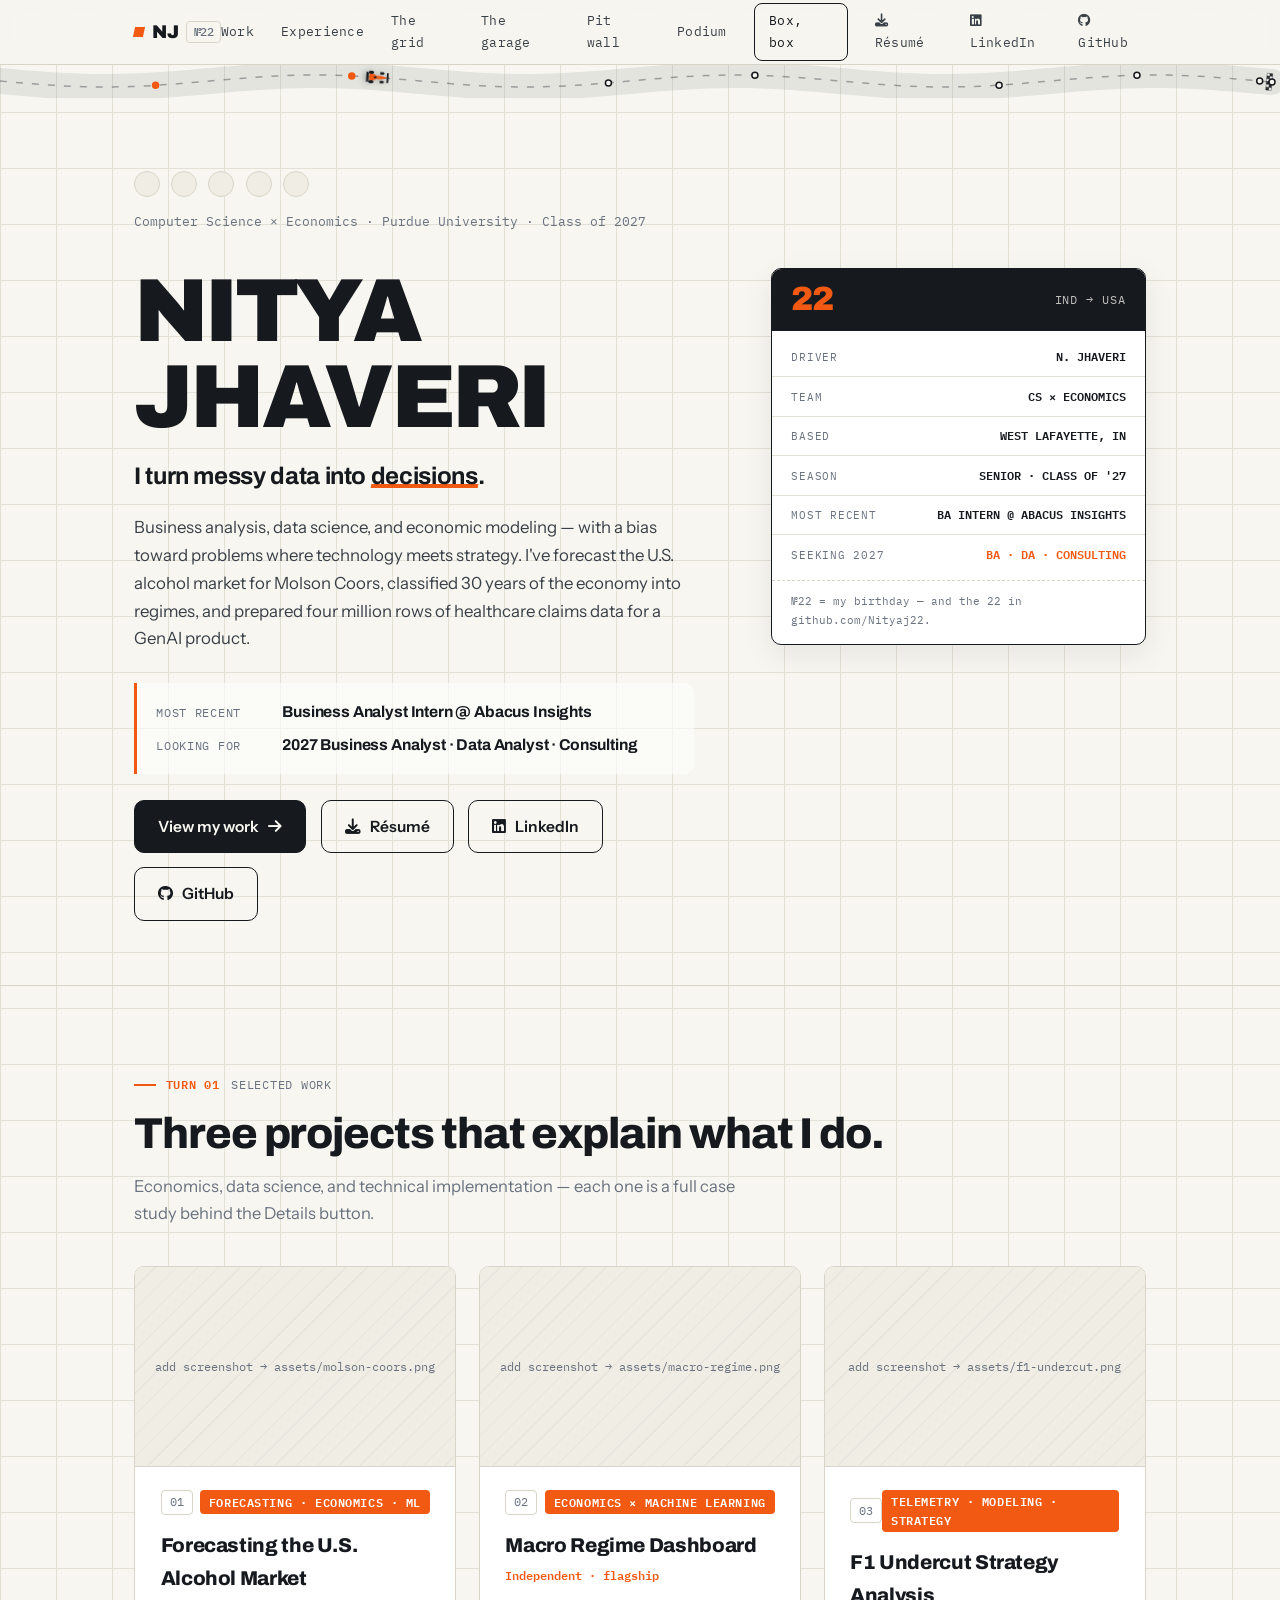
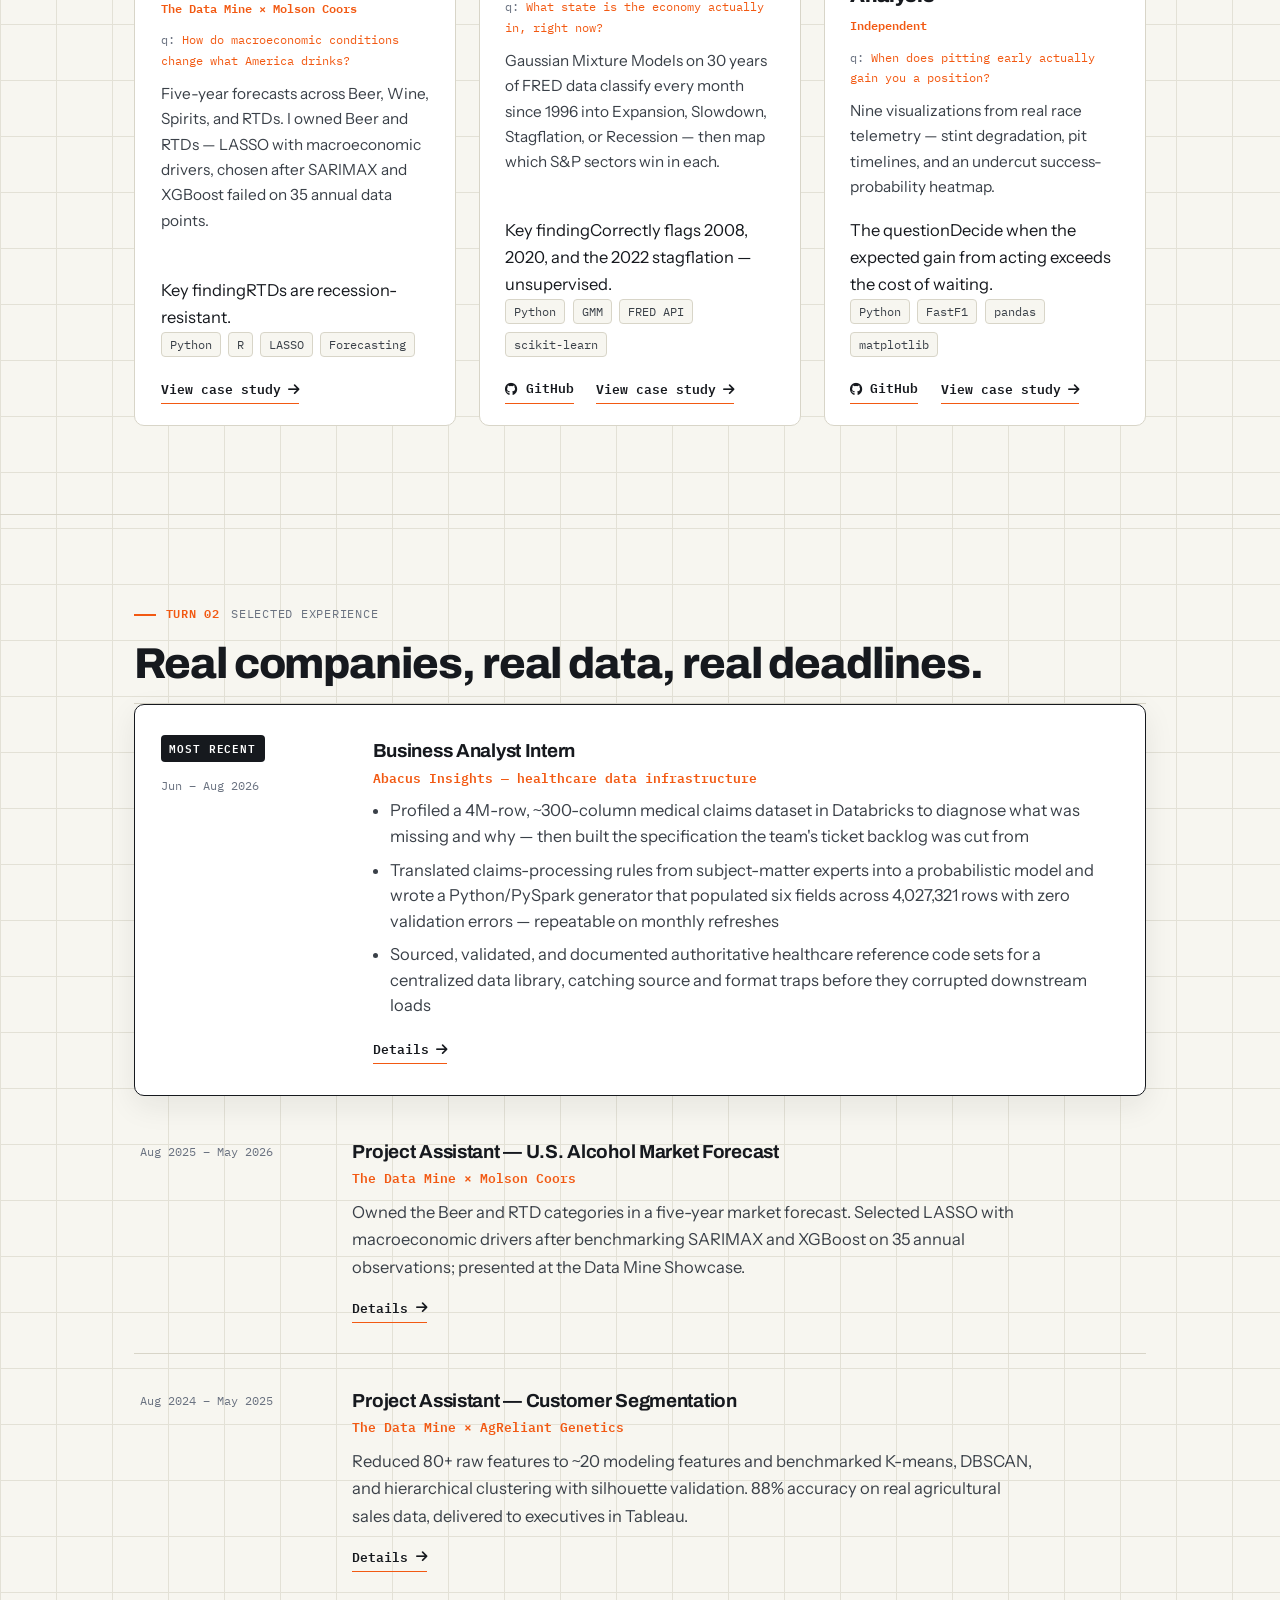
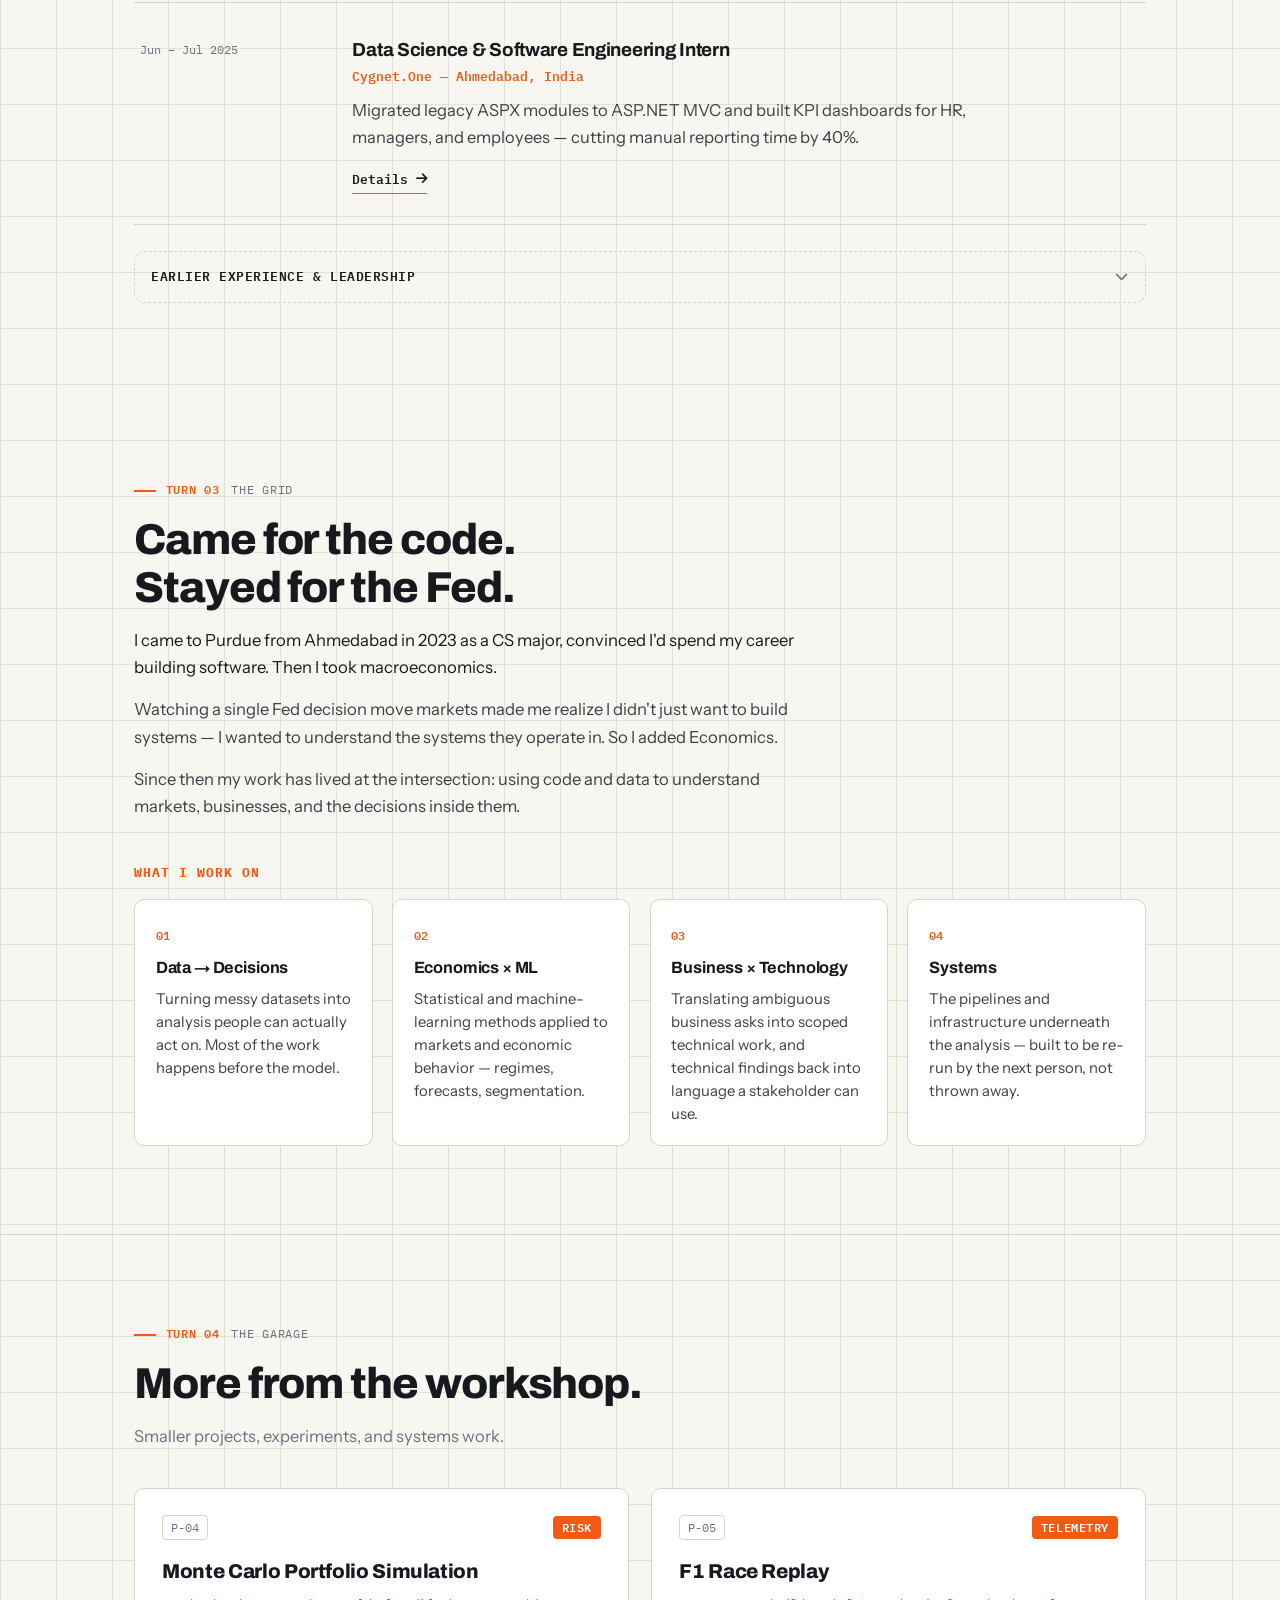
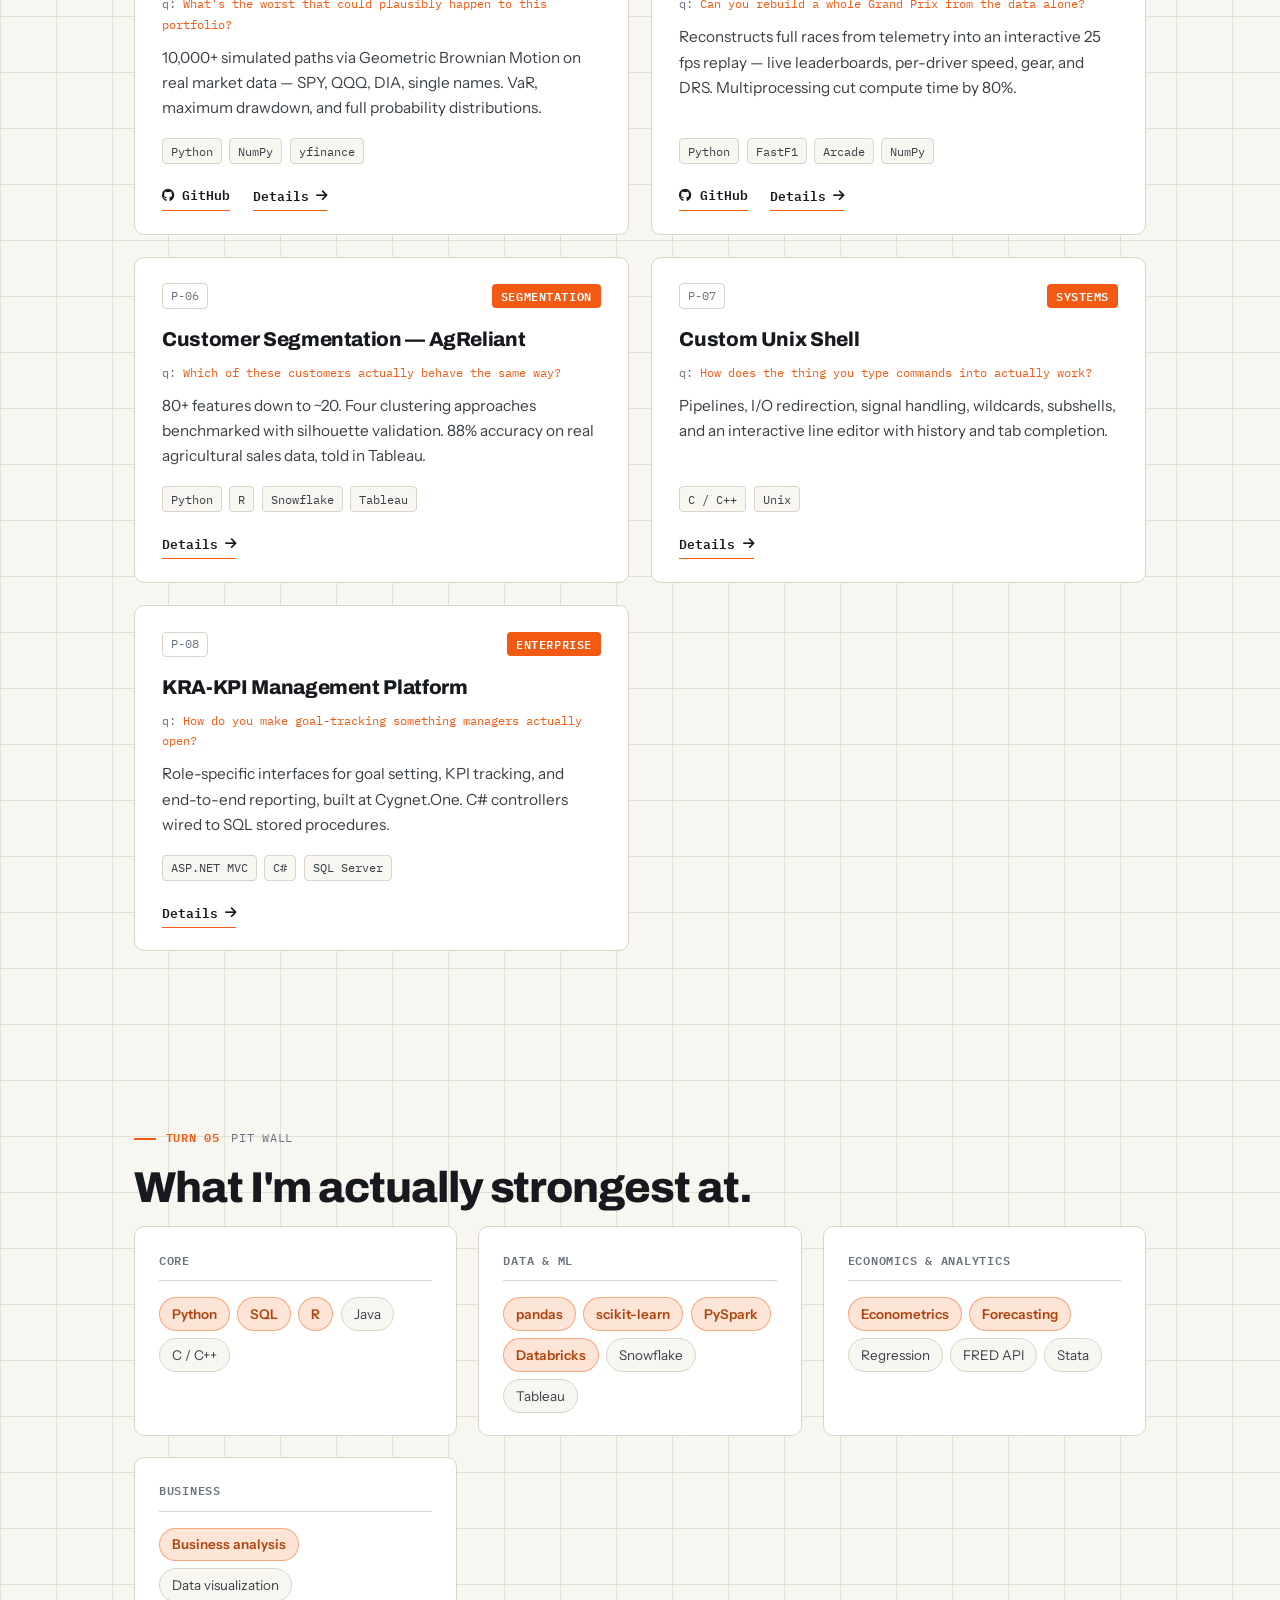
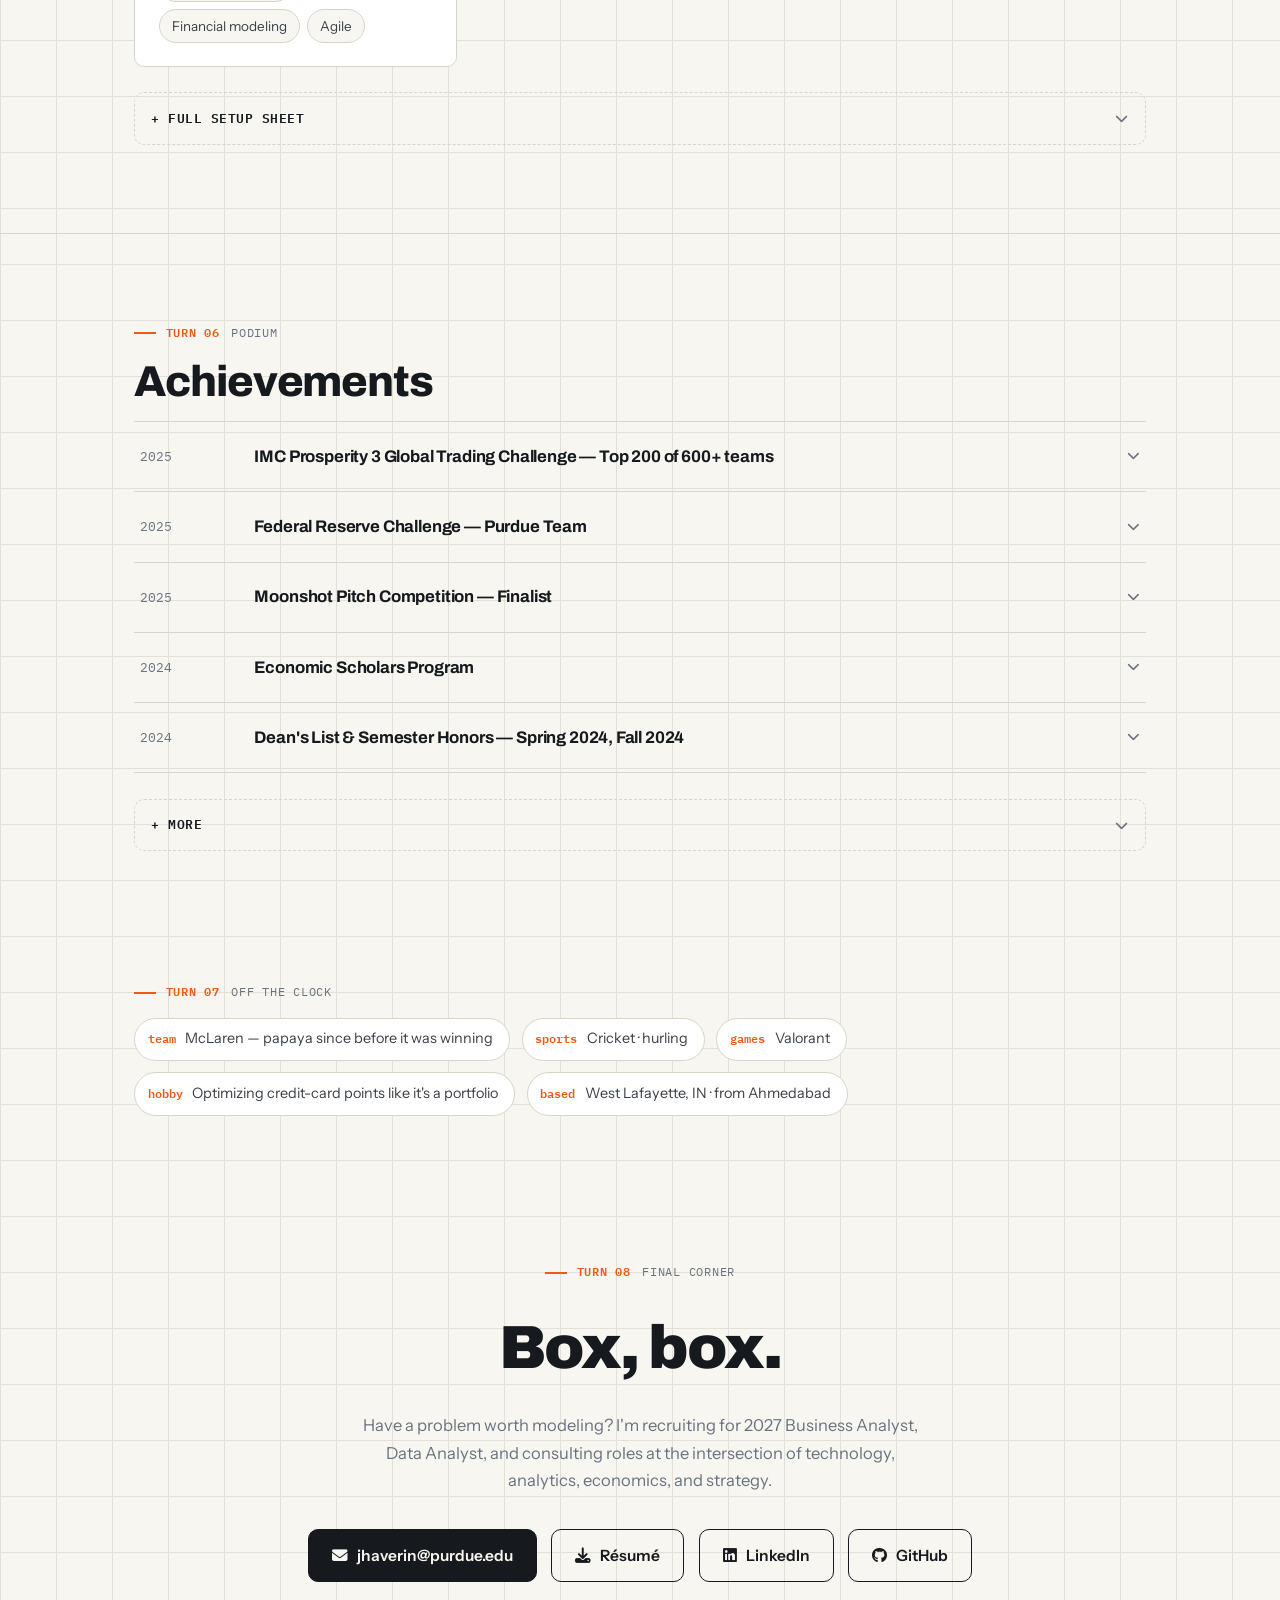
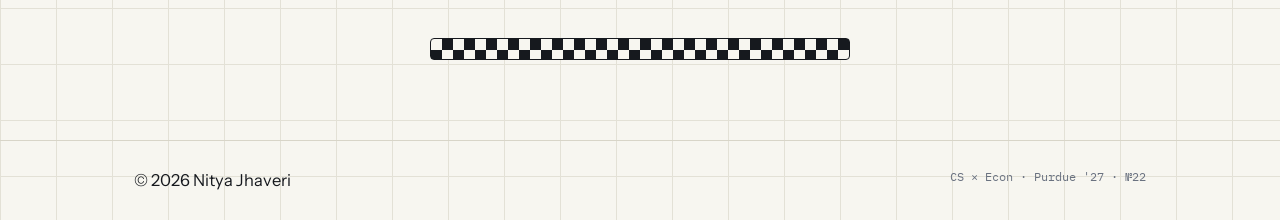
==== commit 3e08d930: "Add files via upload" ====
--- a/v2.html
+++ b/v2.html
@@ -31,6 +31,9 @@
                 <a href="#pitwall" class="nav-link">Pit wall</a>
                 <a href="#podium" class="nav-link">Podium</a>
                 <a href="#contact" class="nav-link nav-link--cta">Box, box</a>
+                <a href="https://drive.google.com/uc?export=download&id=1DFqtwEshFofSKiVTMA2ZvQz20uzu3YX1" target="_blank" rel="noopener" class="nav-link nav-link--mobile"><i class="fas fa-download"></i> Résumé</a>
+                <a href="https://www.linkedin.com/in/nityajhaveri" target="_blank" rel="noopener" class="nav-link nav-link--mobile"><i class="fab fa-linkedin"></i> LinkedIn</a>
+                <a href="https://github.com/Nityaj22" target="_blank" rel="noopener" class="nav-link nav-link--mobile"><i class="fab fa-github"></i> GitHub</a>
             </nav>
             <button class="nav-toggle" id="nav-toggle" aria-label="Open menu" aria-expanded="false">
                 <span></span><span></span>
@@ -50,7 +53,7 @@
                 <span class="start-light"></span>
                 <span class="start-light"></span>
             </div>
-            <p class="hero-eyebrow">Computer Science × Economics · Purdue University · Class of 2027</p>
+            <p class="hero-eyebrow"><span>Computer Science × Economics</span><span class="eyebrow-sep"> · </span><span>Purdue University · Class of 2027</span></p>
 
             <div class="hero-grid">
                 <div class="hero-main">
@@ -81,8 +84,8 @@
                         <div class="dc-row"><span>team</span><strong>CS × ECONOMICS</strong></div>
                         <div class="dc-row"><span>based</span><strong>WEST LAFAYETTE, IN</strong></div>
                         <div class="dc-row"><span>season</span><strong>SENIOR · CLASS OF '27</strong></div>
-                        <div class="dc-row"><span>most recent</span><strong>BA INTERN @ ABACUS INSIGHTS</strong></div>
-                        <div class="dc-row dc-row--hot"><span>seeking 2027</span><strong>BA · DA · CONSULTING</strong></div>
+                        <div class="dc-row dc-row--dup"><span>most recent</span><strong>BA INTERN @ ABACUS INSIGHTS</strong></div>
+                        <div class="dc-row dc-row--hot dc-row--dup"><span>seeking 2027</span><strong>BA · DA · CONSULTING</strong></div>
                     </div>
                     <p class="dc-note">№22 = my birthday — and the 22 in github.com/Nityaj22.</p>
                 </aside>
@@ -111,7 +114,8 @@
                         <h3 class="project-title">Forecasting the U.S. Alcohol Market</h3>
                         <p class="feat-org">The Data Mine × Molson Coors</p>
                         <p class="project-q">How do macroeconomic conditions change what America drinks?</p>
-                        <p class="project-desc">Five-year forecasts across Beer, Wine, Spirits, and RTDs. I owned Beer and RTDs — LASSO with macroeconomic drivers, chosen after SARIMAX and XGBoost failed on 35 annual data points. <strong>Result:</strong> RTDs are recession-resistant.</p>
+                        <p class="project-desc">Five-year forecasts across Beer, Wine, Spirits, and RTDs. I owned Beer and RTDs — LASSO with macroeconomic drivers, chosen after SARIMAX and XGBoost failed on 35 annual data points.</p>
+                        <p class="feat-finding"><span>Key finding</span>RTDs are recession-resistant.</p>
                         <div class="project-tags"><span>Python</span><span>R</span><span>LASSO</span><span>Forecasting</span></div>
                         <div class="project-links">
                             <button class="link-btn project-more">View case study <i class="fas fa-arrow-right"></i></button>
@@ -132,7 +136,8 @@
                         <h3 class="project-title">Macro Regime Dashboard</h3>
                         <p class="feat-org">Independent · flagship</p>
                         <p class="project-q">What state is the economy actually in, right now?</p>
-                        <p class="project-desc">Gaussian Mixture Models on 30 years of FRED data classify every month since 1996 into Expansion, Slowdown, Stagflation, or Recession — then map which S&amp;P sectors win in each. Correctly flags 2008, 2020, and the 2022 stagflation.</p>
+                        <p class="project-desc">Gaussian Mixture Models on 30 years of FRED data classify every month since 1996 into Expansion, Slowdown, Stagflation, or Recession — then map which S&amp;P sectors win in each.</p>
+                        <p class="feat-finding"><span>Key finding</span>Correctly flags 2008, 2020, and the 2022 stagflation — unsupervised.</p>
                         <div class="project-tags"><span>Python</span><span>GMM</span><span>FRED API</span><span>scikit-learn</span></div>
                         <div class="project-links">
                             <a href="https://github.com/Nityaj22/AI_ML_Projects/tree/main/Macro_Regime" target="_blank" rel="noopener" class="link-btn"><i class="fab fa-github"></i> GitHub</a>
@@ -154,7 +159,8 @@
                         <h3 class="project-title">F1 Undercut Strategy Analysis</h3>
                         <p class="feat-org">Independent</p>
                         <p class="project-q">When does pitting early actually gain you a position?</p>
-                        <p class="project-desc">Nine visualizations from real race telemetry — stint degradation, pit timelines, and an undercut success-probability heatmap. A pit-stop call and a portfolio rebalance are the same decision: act early on incomplete data, or lose the window.</p>
+                        <p class="project-desc">Nine visualizations from real race telemetry — stint degradation, pit timelines, and an undercut success-probability heatmap.</p>
+                        <p class="feat-finding"><span>The question</span>Decide when the expected gain from acting exceeds the cost of waiting.</p>
                         <div class="project-tags"><span>Python</span><span>FastF1</span><span>pandas</span><span>matplotlib</span></div>
                         <div class="project-links">
                             <a href="https://github.com/Nityaj22/AI_ML_Projects/tree/main/f1_undercut" target="_blank" rel="noopener" class="link-btn"><i class="fab fa-github"></i> GitHub</a>
@@ -332,6 +338,7 @@
         <div class="container">
             <p class="turn reveal"><span class="turn-num">Turn 04</span> The garage</p>
             <h2 class="section-title reveal">More from the workshop.</h2>
+            <p class="section-sub reveal">Smaller projects, experiments, and systems work.</p>
 
             <div class="projects-grid">
                 <article class="project reveal" data-category="finance" data-project="monte-carlo">
--- a/css/v2.css
+++ b/css/v2.css
@@ -0,0 +1,168 @@
+/* ==========================================================================
+   v2.css — additions for the restructured page. Loads AFTER style.css.
+   Only new components live here; everything else inherits the house style.
+   ========================================================================== */
+
+/* ---------- Hero: status lines + wider action row ---------- */
+.hero-status {
+    display: grid;
+    gap: 0.45rem;
+    margin: 1.4rem 0 1.6rem;
+    padding: 1rem 1.2rem;
+    border-left: 3px solid var(--papaya);
+    background: rgba(255, 255, 255, 0.55);
+    border-radius: 0 var(--radius) var(--radius) 0;
+    max-width: 560px;
+}
+.hero-status div { display: grid; grid-template-columns: 110px 1fr; gap: 1rem; align-items: baseline; }
+.hero-status dt { font-family: var(--mono); font-size: 0.74rem; color: var(--muted); text-transform: uppercase; letter-spacing: 0.06em; }
+.hero-status dd { font-family: var(--display); font-weight: 700; font-size: 0.98rem; letter-spacing: -0.01em; color: var(--ink); }
+.hero-actions { flex-wrap: wrap; }
+
+/* ---------- Featured work ---------- */
+.featured-grid {
+    display: grid;
+    grid-template-columns: repeat(3, 1fr);
+    gap: 1.4rem;
+}
+.project.featured { padding: 0; overflow: hidden; }
+.feat-media {
+    position: relative;
+    aspect-ratio: 16 / 10;
+    background: var(--paper-deep);
+    border-bottom: 1px solid var(--line);
+    overflow: hidden;
+}
+.feat-media img { width: 100%; height: 100%; object-fit: cover; display: block; }
+.feat-media.is-empty img { display: none; }
+.feat-placeholder {
+    display: none;
+    position: absolute; inset: 0;
+    align-items: center; justify-content: center;
+    font-family: var(--mono); font-size: 0.72rem; color: var(--muted);
+    text-align: center; padding: 1rem;
+    background:
+        repeating-linear-gradient(135deg, transparent 0 14px, rgba(22,25,30,0.04) 14px 15px);
+}
+.feat-media.is-empty .feat-placeholder { display: flex; }
+.feat-body { padding: 1.4rem 1.6rem 1.3rem; display: flex; flex-direction: column; flex: 1; }
+.feat-org { font-family: var(--mono); font-size: 0.78rem; color: var(--papaya); font-weight: 600; margin: -0.2rem 0 0.7rem; }
+.feat-body .project-links { margin-top: auto; }
+
+/* ---------- Experience: lead card, badges, compact list, collapsible ---------- */
+.xp--lead {
+    background: #fff;
+    border: 1px solid var(--ink);
+    border-radius: var(--radius);
+    padding: 1.9rem 1.6rem;
+    margin-bottom: 0.6rem;
+    box-shadow: var(--shadow);
+}
+.xp--lead:hover { background: #fff; }
+.xp-meta { display: grid; gap: 0.5rem; align-content: start; }
+.xp-badge {
+    display: inline-block;
+    width: fit-content;
+    font-family: var(--mono);
+    font-size: 0.68rem;
+    font-weight: 600;
+    letter-spacing: 0.08em;
+    text-transform: uppercase;
+    color: #fff;
+    background: var(--ink);
+    padding: 0.28rem 0.55rem;
+    border-radius: 4px;
+}
+.xp-badge--live { background: var(--rg-data); }
+.xp-bullets { margin: 0.4rem 0 1rem 1.1rem; color: var(--ink-soft); display: grid; gap: 0.5rem; }
+.xp-bullets li { line-height: 1.55; }
+
+.xp-more-wrap, .skills-more, .ach-more { margin-top: 1.6rem; }
+.xp-more-wrap > summary,
+.skills-more > summary,
+.ach-more > summary {
+    list-style: none;
+    display: flex; align-items: center; justify-content: space-between;
+    cursor: pointer;
+    font-family: var(--mono); font-size: 0.82rem; font-weight: 600;
+    letter-spacing: 0.04em; text-transform: uppercase;
+    color: var(--ink);
+    padding: 0.9rem 1rem;
+    border: 1px dashed var(--line);
+    border-radius: var(--radius);
+    transition: border-color 0.15s ease, background 0.15s ease;
+}
+.xp-more-wrap > summary::-webkit-details-marker,
+.skills-more > summary::-webkit-details-marker,
+.ach-more > summary::-webkit-details-marker { display: none; }
+.xp-more-wrap > summary:hover, .skills-more > summary:hover, .ach-more > summary:hover { border-color: var(--ink); background: rgba(255,255,255,0.7); }
+.xp-more-wrap > summary i, .skills-more > summary i, .ach-more > summary i { color: var(--muted); transition: transform 0.2s ease; }
+.xp-more-wrap[open] > summary i, .skills-more[open] > summary i, .ach-more[open] > summary i { transform: rotate(180deg); color: var(--papaya); }
+.xp-more-wrap[open] > summary, .skills-more[open] > summary, .ach-more[open] > summary { border-bottom-left-radius: 0; border-bottom-right-radius: 0; }
+
+.xp-list--compact .xp { padding: 1.3rem 0.4rem; }
+.xp-list--compact .xp-role { font-size: 1.05rem; }
+.xp-list--compact .xp-desc { font-size: 0.94rem; }
+.skills-more > .skills-grid, .ach-more > .ach-list { margin-top: 1rem; }
+
+/* ---------- Story + thesis ---------- */
+.story { max-width: 680px; color: var(--ink-soft); display: grid; gap: 0.9rem; margin-bottom: 2.6rem; font-size: 1.04rem; line-height: 1.65; }
+.story p:first-child { color: var(--ink); }
+.thesis-title { font-family: var(--mono); font-size: 0.8rem; color: var(--papaya); text-transform: uppercase; letter-spacing: 0.08em; margin-bottom: 1rem; }
+.thesis-grid { display: grid; grid-template-columns: repeat(4, 1fr); gap: 1.2rem; }
+.thesis {
+    background: #fff;
+    border: 1px solid var(--line);
+    border-radius: var(--radius);
+    padding: 1.3rem 1.3rem 1.2rem;
+    transition: transform 0.18s ease, box-shadow 0.18s ease, border-color 0.18s ease;
+}
+.thesis:hover { transform: translateY(-4px); box-shadow: var(--shadow); border-color: var(--ink); }
+.thesis-num { font-family: var(--mono); font-size: 0.74rem; color: var(--papaya); font-weight: 600; }
+.thesis h4 { font-family: var(--display); font-weight: 700; font-size: 1.02rem; letter-spacing: -0.01em; margin: 0.4rem 0 0.4rem; }
+.thesis p { color: var(--ink-soft); font-size: 0.93rem; line-height: 1.55; }
+
+/* ---------- Skills: core grid ---------- */
+.skills-grid--core { margin-bottom: 0; }
+
+/* ---------- Off the clock ---------- */
+.offclock { padding-top: 2.6rem; padding-bottom: 2.6rem; }
+.offclock-strip {
+    list-style: none; margin: 0; padding: 0;
+    display: flex; flex-wrap: wrap; gap: 0.7rem;
+}
+.offclock-strip li {
+    display: inline-flex; align-items: baseline; gap: 0.6rem;
+    background: #fff; border: 1px solid var(--line); border-radius: 999px;
+    padding: 0.55rem 1rem 0.55rem 0.8rem;
+    font-size: 0.9rem; color: var(--ink-soft);
+}
+.oc-key { font-family: var(--mono); font-size: 0.72rem; color: var(--papaya); font-weight: 600; }
+
+/* ---------- Modal: case-study layout ---------- */
+.cs-step { margin: 1.3rem 0 0; }
+.cs-step:first-of-type { margin-top: 0.4rem; }
+.cs-step h4 { display: flex; align-items: baseline; gap: 0.7rem; }
+.cs-step h4::before {
+    content: attr(data-n);
+    font-family: var(--mono); font-size: 0.72rem; color: var(--papaya); font-weight: 600;
+}
+.cs-result {
+    border-left: 3px solid var(--papaya);
+    background: var(--papaya-soft);
+    padding: 0.8rem 1rem;
+    border-radius: 0 var(--radius) var(--radius) 0;
+    margin-top: 0.4rem;
+}
+
+/* ---------- Responsive ---------- */
+@media (max-width: 1000px) {
+    .featured-grid { grid-template-columns: 1fr; }
+    .thesis-grid { grid-template-columns: repeat(2, 1fr); }
+}
+@media (max-width: 700px) {
+    .hero-status div { grid-template-columns: 1fr; gap: 0.15rem; }
+    .thesis-grid { grid-template-columns: 1fr; }
+    .xp--lead { padding: 1.4rem 1.1rem; }
+    .xp-meta { grid-auto-flow: column; justify-content: start; align-items: center; }
+}
